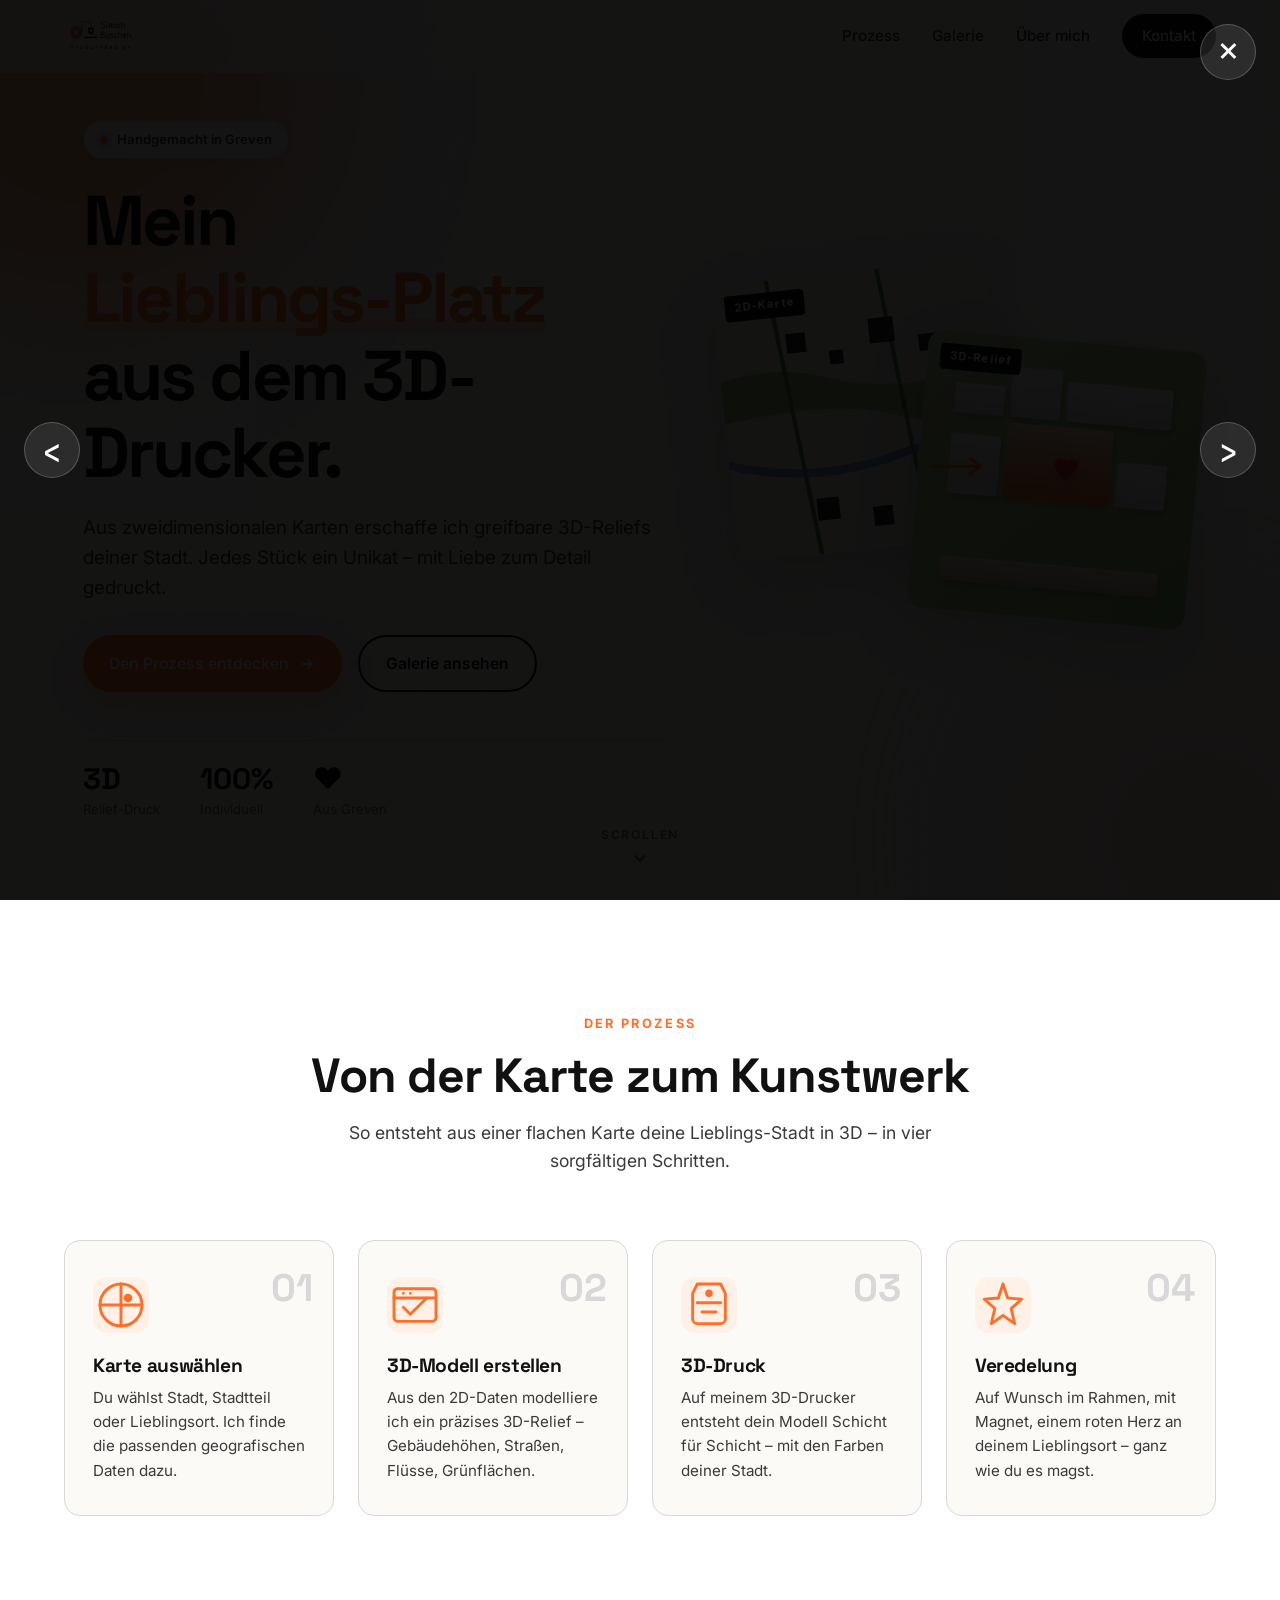
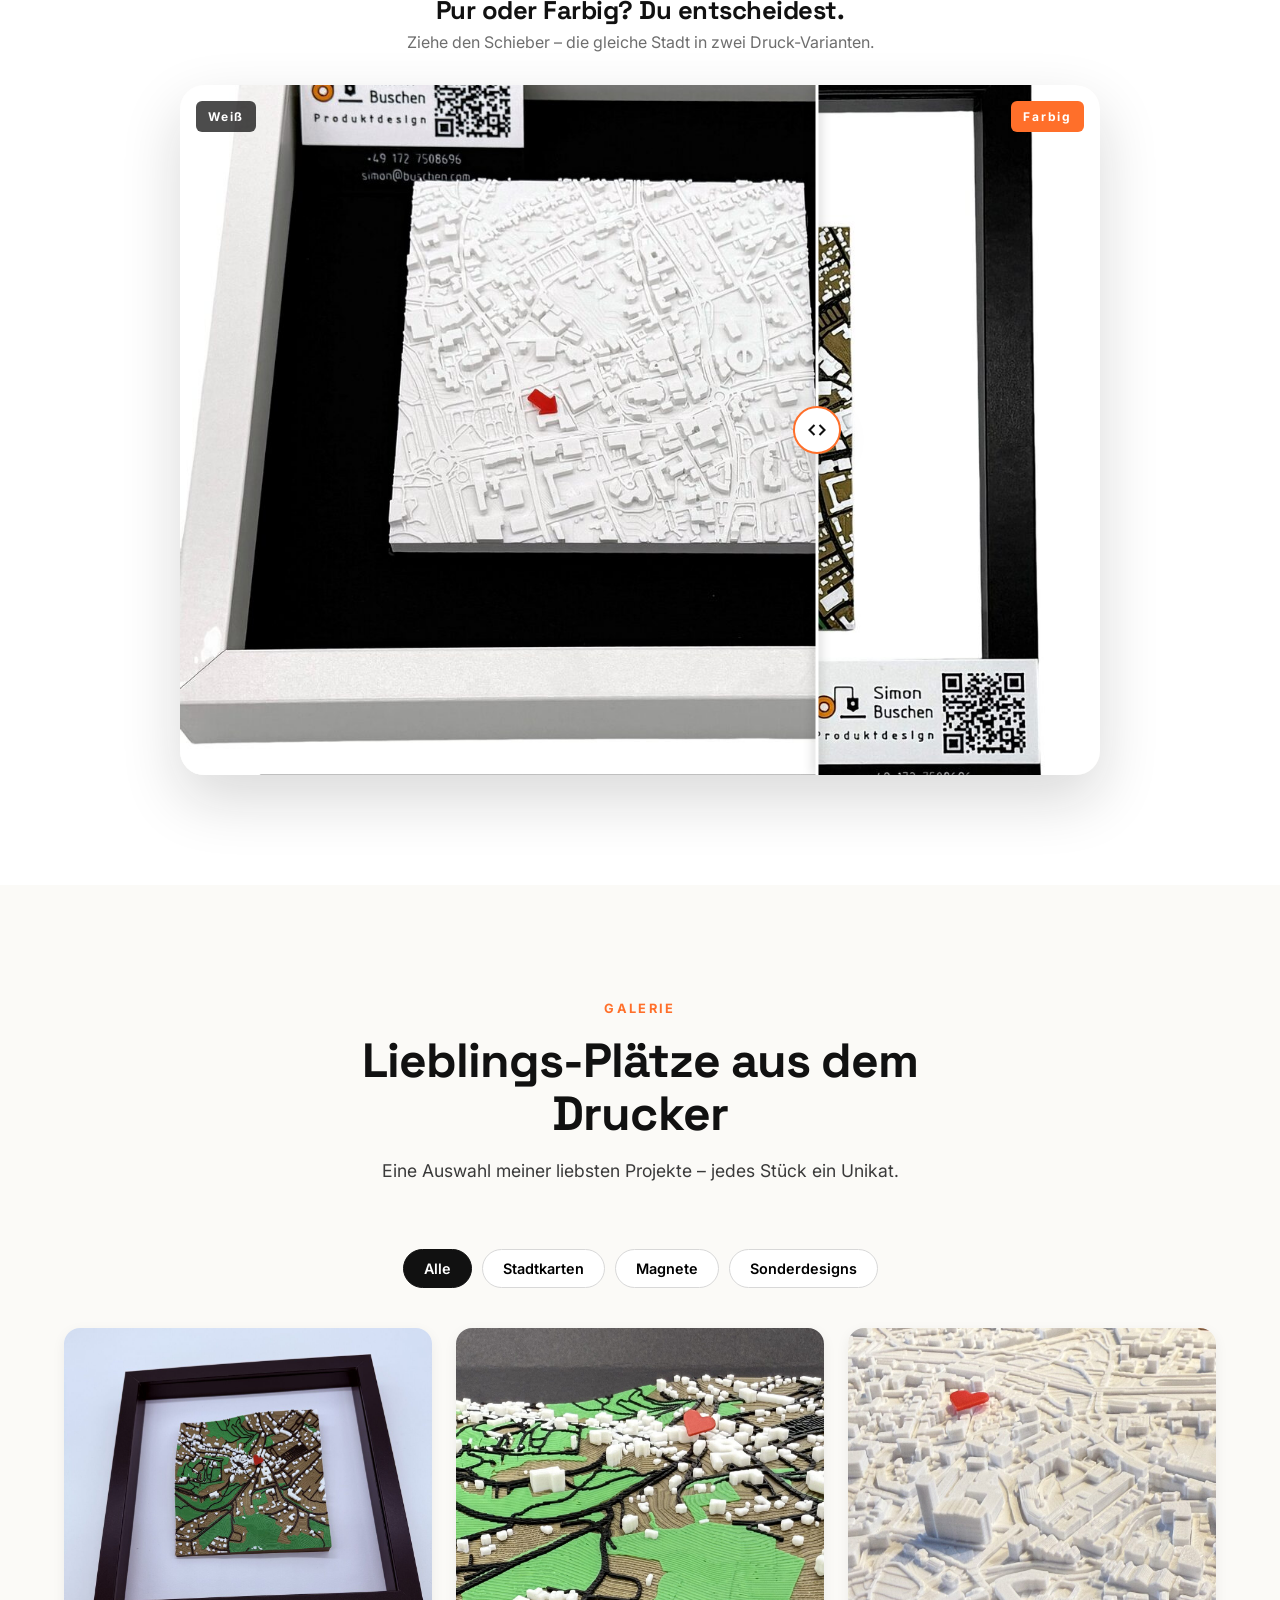
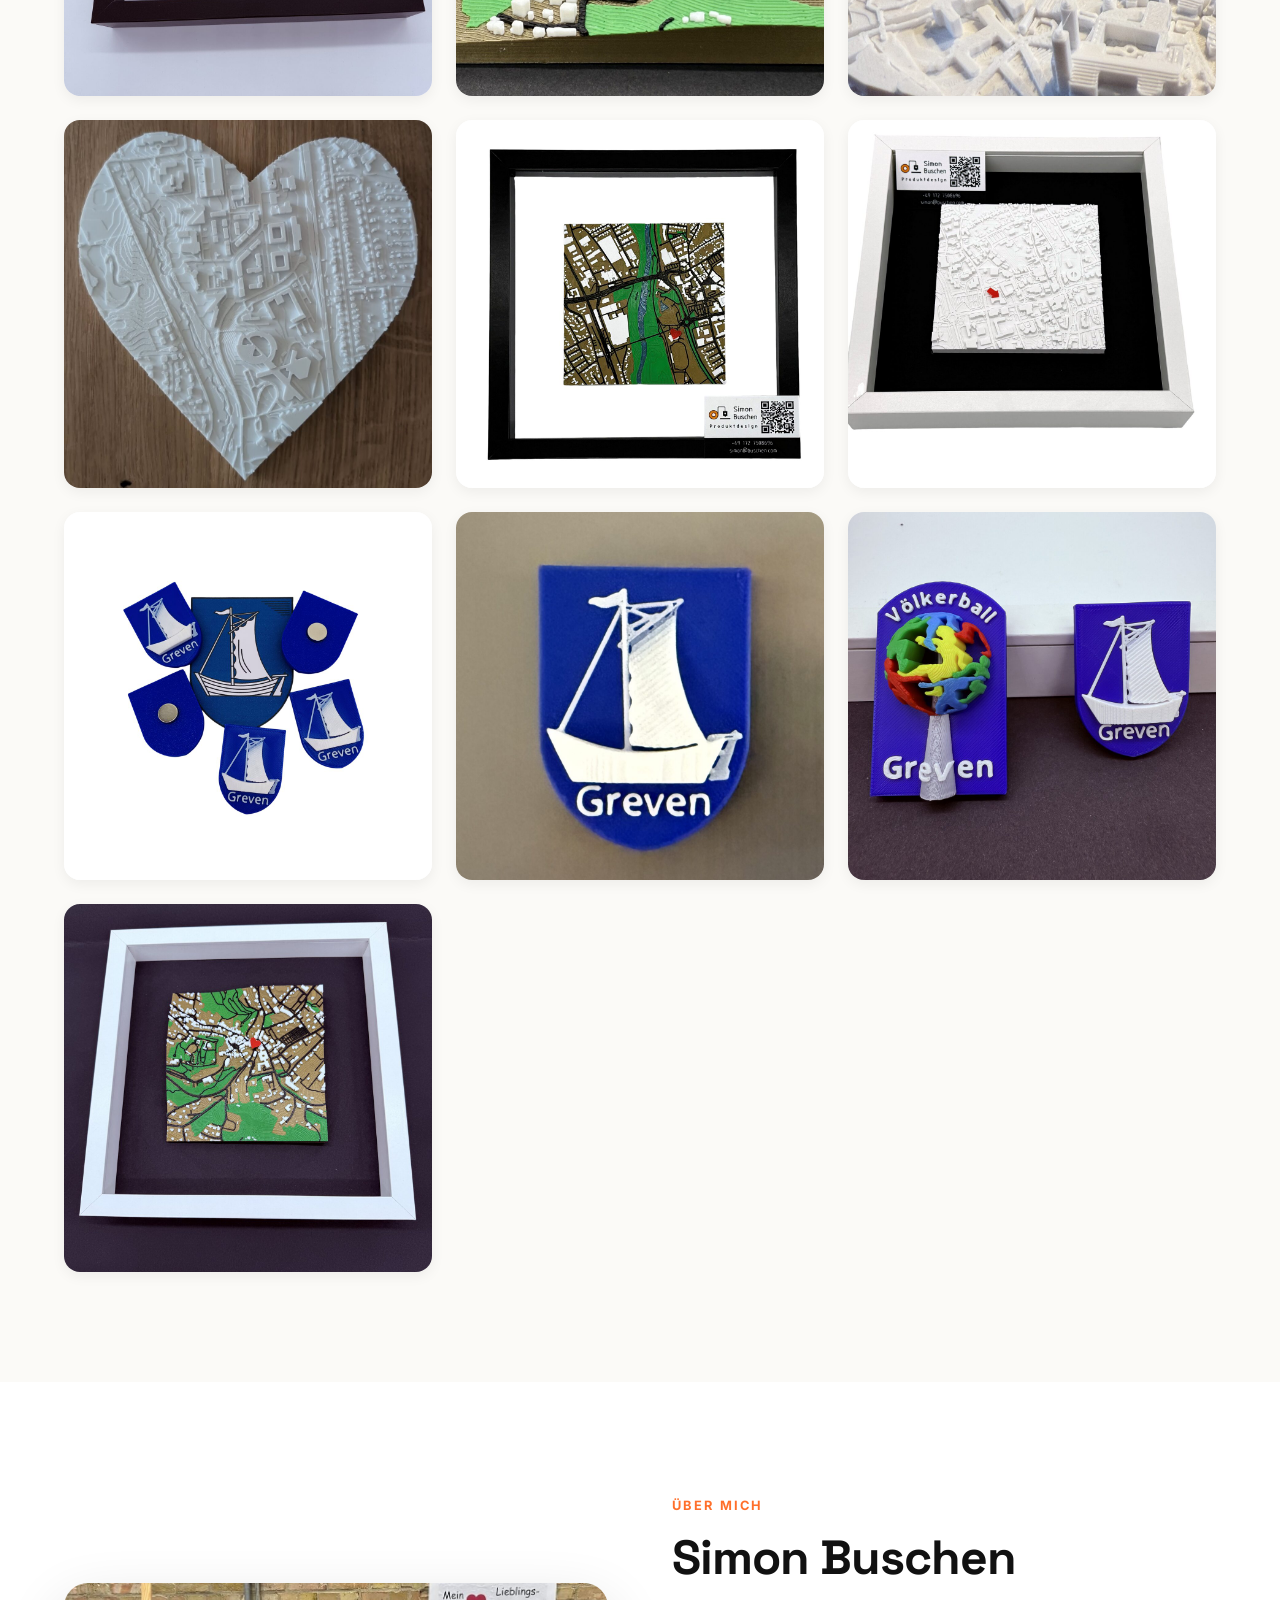
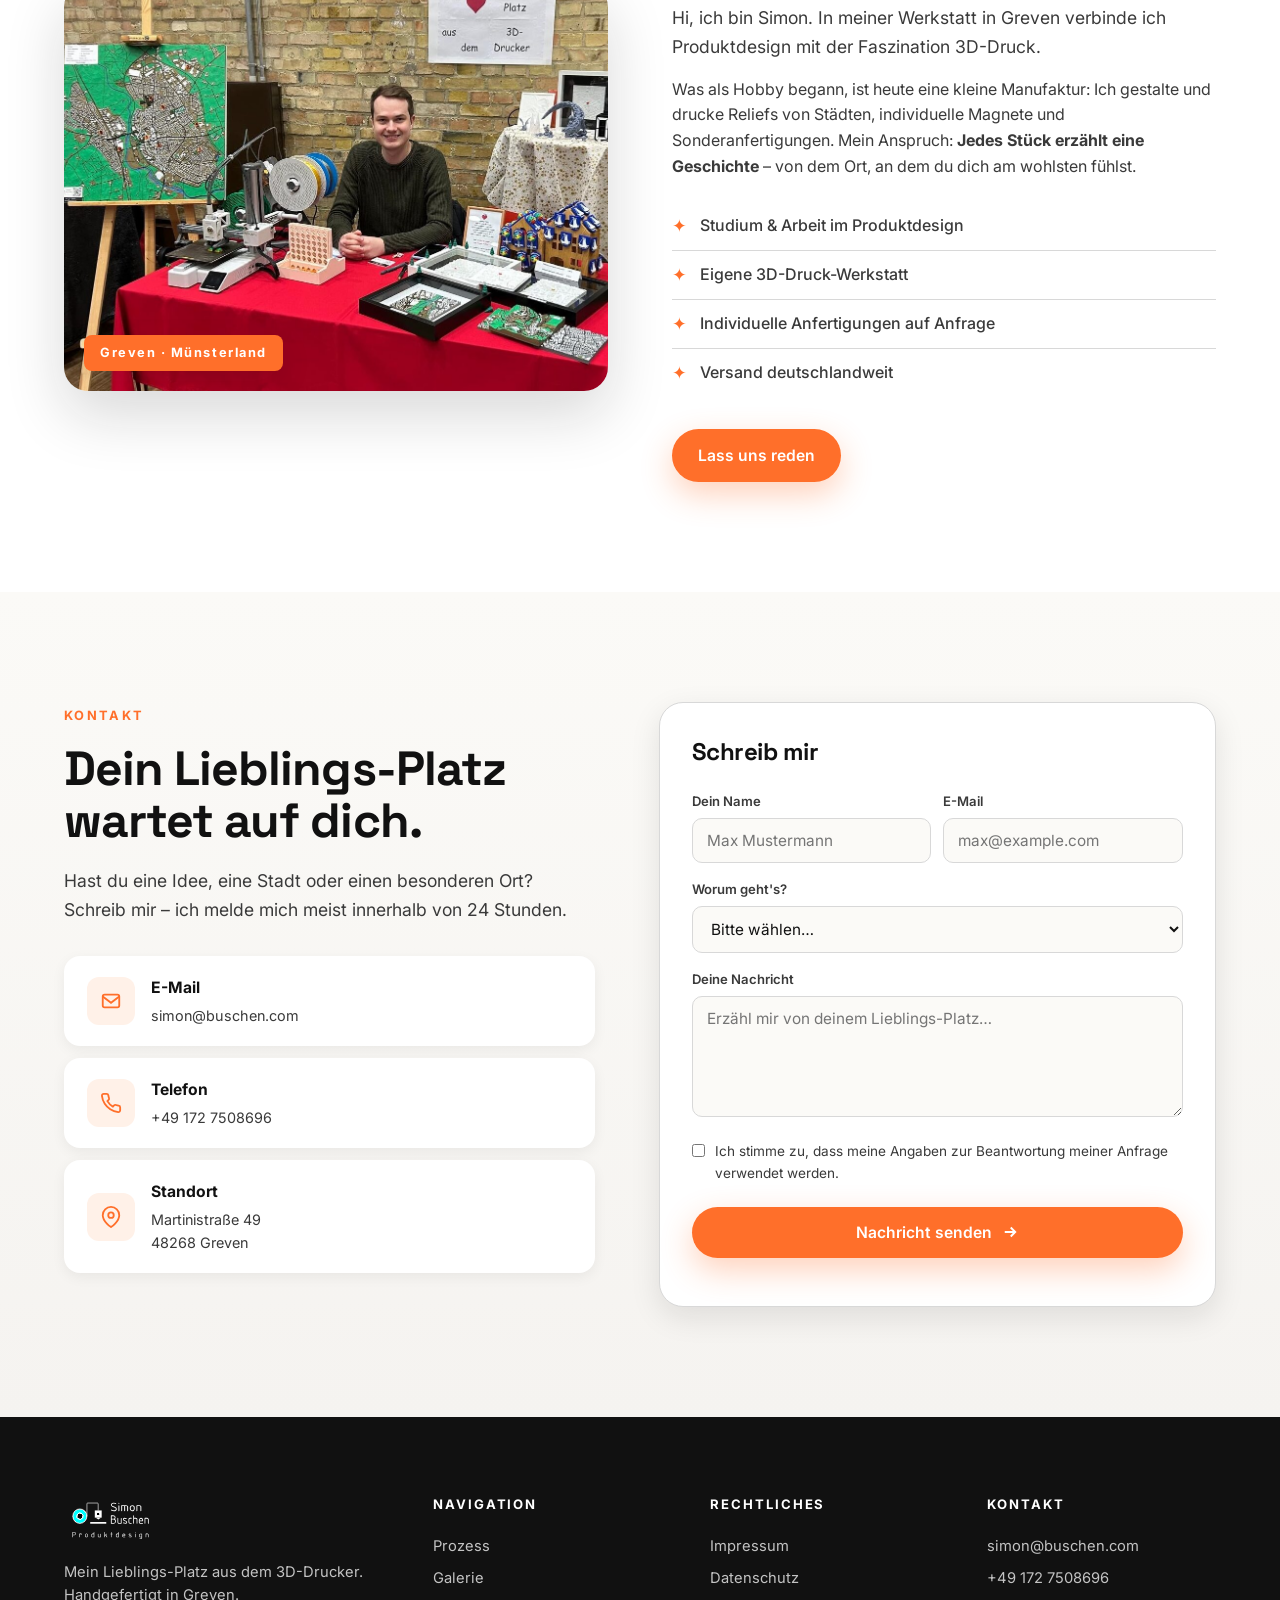
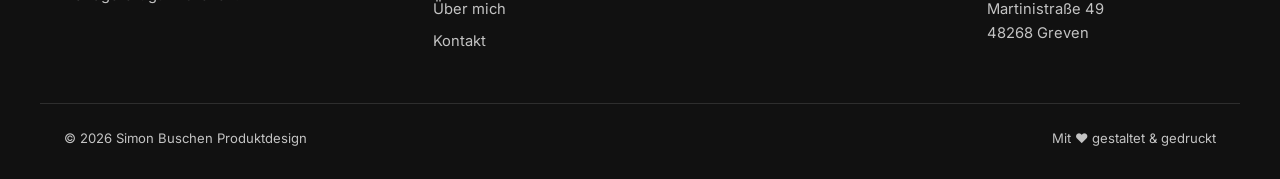
==== index.html @ 1c325fca "Add files via upload Version 1" ====
<!DOCTYPE html>
<html lang="de">
<head>
  <meta charset="UTF-8" />
  <meta name="viewport" content="width=device-width, initial-scale=1.0" />
  <title>Simon Buschen Produktdesign – Mein Lieblings-Platz aus dem 3D-Drucker</title>
  <meta name="description" content="Aus 2D-Karten werden einzigartige 3D-gedruckte Reliefs deiner Lieblings-Stadt. Personalisierte Magnete, gerahmte Stadtkarten und individuelle Produktdesigns aus Greven." />
  <meta name="theme-color" content="#ff6f2a" />
  <meta property="og:title" content="Simon Buschen Produktdesign" />
  <meta property="og:description" content="Mein Lieblings-Platz aus dem 3D-Drucker – einzigartige 3D-Reliefs deiner Stadt." />
  <meta property="og:image" content="images/tecklenburg-rahmen.jpg" />
  <meta property="og:type" content="website" />
  <link rel="icon" type="image/png" href="images/logo-icon.png" />
  <link rel="apple-touch-icon" href="images/logo-icon.png" />
  <link rel="preconnect" href="https://fonts.googleapis.com" />
  <link rel="preconnect" href="https://fonts.gstatic.com" crossorigin />
  <link href="https://fonts.googleapis.com/css2?family=Inter:wght@400;500;600;700;800;900&family=Space+Grotesk:wght@500;700&display=swap" rel="stylesheet" />
  <link rel="stylesheet" href="styles.css" />
</head>
<body>
  <!-- ============= NAVIGATION ============= -->
  <header class="nav" id="nav">
    <div class="container nav-inner">
      <a href="#top" class="nav-logo" aria-label="Simon Buschen Produktdesign – Startseite">
        <img src="images/logo.svg" alt="Simon Buschen Produktdesign" />
      </a>
      <nav class="nav-links" aria-label="Hauptnavigation">
        <a href="#prozess">Prozess</a>
        <a href="#galerie">Galerie</a>
        <a href="#ueber-mich">Über mich</a>
        <a href="#kontakt" class="nav-cta">Kontakt</a>
      </nav>
      <button class="nav-toggle" id="navToggle" aria-label="Menü öffnen" aria-expanded="false">
        <span></span><span></span><span></span>
      </button>
    </div>
  </header>

  <!-- ============= HERO ============= -->
  <section class="hero" id="top">
    <div class="hero-bg" aria-hidden="true">
      <div class="grid-bg"></div>
      <div class="blob blob-1"></div>
      <div class="blob blob-2"></div>
    </div>

    <div class="container hero-inner">
      <div class="hero-text">
        <span class="hero-badge">
          <span class="dot"></span>
          Handgemacht in Greven
        </span>
        <h1 class="hero-title">
          Mein <span class="accent">Lieblings­-Platz</span><br />
          aus dem 3D-Drucker.
        </h1>
        <p class="hero-sub">
          Aus zweidimensionalen Karten erschaffe ich greifbare 3D-Reliefs deiner
          Stadt. Jedes Stück ein Unikat – mit Liebe zum Detail gedruckt.
        </p>
        <div class="hero-actions">
          <a href="#prozess" class="btn btn-primary">
            Den Prozess entdecken
            <svg viewBox="0 0 24 24" width="18" height="18" fill="none" stroke="currentColor" stroke-width="2.5"><path d="M5 12h14M13 6l6 6-6 6"/></svg>
          </a>
          <a href="#galerie" class="btn btn-ghost">Galerie ansehen</a>
        </div>
        <div class="hero-stats">
          <div><strong>3D</strong><span>Relief-Druck</span></div>
          <div><strong>100%</strong><span>Individuell</span></div>
          <div><strong>♥</strong><span>Aus Greven</span></div>
        </div>
      </div>

      <!-- Animated 2D→3D Visual -->
      <div class="hero-visual" aria-hidden="true">
        <div class="card-stack">
          <div class="card card-2d">
            <div class="card-label">2D-Karte</div>
            <svg viewBox="0 0 200 200" class="map-2d">
              <rect width="200" height="200" fill="#f4ede4"/>
              <path d="M0 70 Q40 60 80 75 T200 80 L200 110 Q160 120 120 105 T0 100 Z" fill="#a3c585"/>
              <path d="M40 0 L60 200 M120 0 L140 200" stroke="#5b8c3e" stroke-width="3" fill="none"/>
              <path d="M0 130 Q60 150 120 135 T200 140" stroke="#3a7bc8" stroke-width="6" fill="none" opacity="0.7"/>
              <rect x="50" y="40" width="14" height="14" fill="#222"/>
              <rect x="80" y="55" width="10" height="10" fill="#222"/>
              <rect x="110" y="35" width="18" height="18" fill="#222"/>
              <rect x="145" y="50" width="12" height="12" fill="#222"/>
              <rect x="60" y="160" width="16" height="16" fill="#222"/>
              <rect x="100" y="170" width="14" height="14" fill="#222"/>
              <rect x="140" y="155" width="20" height="14" fill="#222"/>
            </svg>
          </div>
          <div class="card card-3d">
            <div class="card-label">3D-Relief</div>
            <div class="relief">
              <div class="r r1"></div><div class="r r2"></div><div class="r r3"></div>
              <div class="r r4"></div><div class="r r5"></div><div class="r r6"></div>
              <div class="r r7"></div><div class="heart-pin">♥</div>
            </div>
          </div>
          <div class="arrow-anim">
            <svg viewBox="0 0 60 24" width="60" height="24"><path d="M0 12 H50 M40 4 L50 12 L40 20" fill="none" stroke="currentColor" stroke-width="3" stroke-linecap="round" stroke-linejoin="round"/></svg>
          </div>
        </div>
      </div>
    </div>

    <a href="#prozess" class="scroll-hint" aria-label="Nach unten scrollen">
      <span>scrollen</span>
      <svg viewBox="0 0 24 24" width="20" height="20" fill="none" stroke="currentColor" stroke-width="2.5"><path d="M6 9l6 6 6-6"/></svg>
    </a>
  </section>

  <!-- ============= PROZESS ============= -->
  <section class="section prozess" id="prozess">
    <div class="container">
      <div class="section-head">
        <span class="eyebrow">Der Prozess</span>
        <h2>Von der Karte zum Kunstwerk</h2>
        <p class="lead">
          So entsteht aus einer flachen Karte deine Lieblings-Stadt in 3D – in
          vier sorgfältigen Schritten.
        </p>
      </div>

      <ol class="steps">
        <li class="step" data-step="01">
          <div class="step-num">01</div>
          <div class="step-icon">
            <svg viewBox="0 0 48 48" fill="none" stroke="currentColor" stroke-width="2.5" stroke-linecap="round" stroke-linejoin="round"><circle cx="24" cy="24" r="18"/><path d="M24 6v36M6 24h36"/><circle cx="30" cy="18" r="2.5" fill="currentColor"/></svg>
          </div>
          <h3>Karte auswählen</h3>
          <p>Du wählst Stadt, Stadtteil oder Lieblingsort. Ich finde die passenden geografischen Daten dazu.</p>
        </li>
        <li class="step" data-step="02">
          <div class="step-num">02</div>
          <div class="step-icon">
            <svg viewBox="0 0 48 48" fill="none" stroke="currentColor" stroke-width="2.5" stroke-linecap="round" stroke-linejoin="round"><rect x="6" y="10" width="36" height="28" rx="3"/><path d="M6 18h36M14 14h.01M20 14h.01"/><path d="M14 26l6 6 14-14"/></svg>
          </div>
          <h3>3D-Modell erstellen</h3>
          <p>Aus den 2D-Daten modelliere ich ein präzises 3D-Relief – Gebäudehöhen, Straßen, Flüsse, Grünflächen.</p>
        </li>
        <li class="step" data-step="03">
          <div class="step-num">03</div>
          <div class="step-icon">
            <svg viewBox="0 0 48 48" fill="none" stroke="currentColor" stroke-width="2.5" stroke-linecap="round" stroke-linejoin="round"><path d="M14 6h20l4 8v22a4 4 0 0 1-4 4H14a4 4 0 0 1-4-4V14z"/><path d="M14 22h20M18 30h12"/><circle cx="24" cy="14" r="2" fill="currentColor"/></svg>
          </div>
          <h3>3D-Druck</h3>
          <p>Auf meinem 3D-Drucker entsteht dein Modell Schicht für Schicht – mit den Farben deiner Stadt.</p>
        </li>
        <li class="step" data-step="04">
          <div class="step-num">04</div>
          <div class="step-icon">
            <svg viewBox="0 0 48 48" fill="none" stroke="currentColor" stroke-width="2.5" stroke-linecap="round" stroke-linejoin="round"><path d="M24 6l4 12 12 1-9 8 3 13-10-7-10 7 3-13-9-8 12-1z"/></svg>
          </div>
          <h3>Veredelung</h3>
          <p>Auf Wunsch im Rahmen, mit Magnet, einem roten Herz an deinem Lieblingsort – ganz wie du es magst.</p>
        </li>
      </ol>

      <!-- Interaktiver Vorher/Nachher Slider -->
      <div class="compare-wrapper">
        <h3 class="compare-title">Pur oder Farbig? Du entscheidest.</h3>
        <p class="compare-sub">Ziehe den Schieber – die gleiche Stadt in zwei Druck-Varianten.</p>
        <div class="compare" id="compare">
          <img class="compare-after"  src="images/greven-hallenbad-farbig.jpg" alt="3D-gedruckte farbige Karte von Greven"/>
          <img class="compare-before" src="images/greven-hallenbad-weiss.jpg"  alt="3D-Karte in weiß ohne Farbe"/>
          <div class="compare-handle">
            <div class="compare-line"></div>
            <button class="compare-btn" type="button" aria-label="Vergleichen ziehen">
              <svg viewBox="0 0 24 24" width="20" height="20" fill="none" stroke="currentColor" stroke-width="2.5"><path d="M9 6l-6 6 6 6M15 6l6 6-6 6"/></svg>
            </button>
          </div>
          <div class="compare-tag tag-left">Weiß</div>
          <div class="compare-tag tag-right">Farbig</div>
        </div>
      </div>
    </div>
  </section>

  <!-- ============= GALERIE ============= -->
  <section class="section galerie" id="galerie">
    <div class="container">
      <div class="section-head">
        <span class="eyebrow">Galerie</span>
        <h2>Lieblings-Plätze aus dem Drucker</h2>
        <p class="lead">Eine Auswahl meiner liebsten Projekte – jedes Stück ein Unikat.</p>
      </div>

      <div class="filter-bar" role="tablist">
        <button class="chip active" data-filter="all" role="tab" aria-selected="true">Alle</button>
        <button class="chip" data-filter="karten" role="tab" aria-selected="false">Stadtkarten</button>
        <button class="chip" data-filter="magnete" role="tab" aria-selected="false">Magnete</button>
        <button class="chip" data-filter="design" role="tab" aria-selected="false">Sonderdesigns</button>
      </div>

      <div class="grid gallery" id="gallery">
        <figure class="card-img" data-cat="karten" data-img="images/tecklenburg-rahmen.jpg">
          <img src="images/tecklenburg-rahmen.jpg" alt="3D-gedruckte Karte von Tecklenburg im Rahmen" loading="lazy" />
          <figcaption><span>Tecklenburg im Rahmen</span><small>Gerahmtes Relief</small></figcaption>
        </figure>
        <figure class="card-img" data-cat="karten" data-img="images/tecklenburg-detail.jpg">
          <img src="images/tecklenburg-detail.jpg" alt="Detail Tecklenburg Relief" loading="lazy" />
          <figcaption><span>Tecklenburg Detail</span><small>Topografische Tiefen</small></figcaption>
        </figure>
        <figure class="card-img" data-cat="karten" data-img="images/muenster-rote-liebe.jpg">
          <img src="images/muenster-rote-liebe.jpg" alt="3D-Karte Münster mit rotem Herz" loading="lazy" />
          <figcaption><span>Münster – Rote Liebe</span><small>Mit Herz-Marker</small></figcaption>
        </figure>
        <figure class="card-img" data-cat="design" data-img="images/herz-weiss.jpg">
          <img src="images/herz-weiss.jpg" alt="Herzförmiges 3D-Relief einer Stadt" loading="lazy" />
          <figcaption><span>Herz-Karte</span><small>Sonderform</small></figcaption>
        </figure>
        <figure class="card-img" data-cat="karten" data-img="images/greven-hallenbad-farbig.jpg">
          <img src="images/greven-hallenbad-farbig.jpg" alt="Greven Hallenbad farbig" loading="lazy" />
          <figcaption><span>Greven – Hallenbad</span><small>Farbiges Relief</small></figcaption>
        </figure>
        <figure class="card-img" data-cat="karten" data-img="images/greven-hallenbad-weiss.jpg">
          <img src="images/greven-hallenbad-weiss.jpg" alt="Greven Hallenbad weiß" loading="lazy" />
          <figcaption><span>Greven – Weiß</span><small>Pures Relief</small></figcaption>
        </figure>
        <figure class="card-img" data-cat="magnete" data-img="images/greven-wappen-magnete.jpg">
          <img src="images/greven-wappen-magnete.jpg" alt="Greven Wappen Magnete" loading="lazy" />
          <figcaption><span>Greven Wappen</span><small>Kühlschrankmagnete</small></figcaption>
        </figure>
        <figure class="card-img" data-cat="magnete" data-img="images/greven-wappen-detail.jpg">
          <img src="images/greven-wappen-detail.jpg" alt="Greven Magnet Detail" loading="lazy" />
          <figcaption><span>Wappen Detail</span><small>Greven Emspünte</small></figcaption>
        </figure>
        <figure class="card-img" data-cat="magnete" data-img="images/kuehlschrank-magnete.jpg">
          <img src="images/kuehlschrank-magnete.jpg" alt="Kühlschrank-Magnete" loading="lazy" />
          <figcaption><span>Magnet-Auswahl</span><small>Verschiedene Designs</small></figcaption>
        </figure>
        <figure class="card-img" data-cat="karten" data-img="images/tecklenburg-rahmen2.jpg">
          <img src="images/tecklenburg-rahmen2.jpg" alt="Tecklenburg gerahmt Variante" loading="lazy" />
          <figcaption><span>Tecklenburg</span><small>Variante</small></figcaption>
        </figure>
      </div>
    </div>
  </section>

  <!-- Lightbox -->
  <div class="lightbox" id="lightbox" hidden>
    <button class="lb-close" aria-label="Schließen">×</button>
    <button class="lb-prev" aria-label="Vorheriges Bild">‹</button>
    <img class="lb-img" alt="" />
    <button class="lb-next" aria-label="Nächstes Bild">›</button>
  </div>

  <!-- ============= ÜBER MICH ============= -->
  <section class="section ueber" id="ueber-mich">
    <div class="container ueber-grid">
      <div class="ueber-img">
        <img src="images/hero-simon-stand.jpg" alt="Simon Buschen an seinem Stand auf dem Weihnachtsmarkt" loading="lazy"/>
        <div class="ueber-img-tag">Greven · Münsterland</div>
      </div>
      <div class="ueber-text">
        <span class="eyebrow">Über mich</span>
        <h2>Simon Buschen</h2>
        <p class="lead">
          Hi, ich bin Simon. In meiner Werkstatt in Greven verbinde ich
          Produktdesign mit der Faszination 3D-Druck.
        </p>
        <p>
          Was als Hobby begann, ist heute eine kleine Manufaktur:
          Ich gestalte und drucke Reliefs von Städten, individuelle Magnete
          und Sonderanfertigungen. Mein Anspruch: <strong>Jedes Stück
          erzählt eine Geschichte</strong> – von dem Ort, an dem du dich am
          wohlsten fühlst.
        </p>
        <ul class="ueber-list">
          <li><span>✦</span>Studium &amp; Arbeit im Produktdesign</li>
          <li><span>✦</span>Eigene 3D-Druck-Werkstatt</li>
          <li><span>✦</span>Individuelle Anfertigungen auf Anfrage</li>
          <li><span>✦</span>Versand deutschlandweit</li>
        </ul>
        <a href="#kontakt" class="btn btn-primary">Lass uns reden</a>
      </div>
    </div>
  </section>

  <!-- ============= KONTAKT ============= -->
  <section class="section kontakt" id="kontakt">
    <div class="container kontakt-grid">
      <div class="kontakt-info">
        <span class="eyebrow">Kontakt</span>
        <h2>Dein Lieblings-Platz<br/>wartet auf dich.</h2>
        <p class="lead">
          Hast du eine Idee, eine Stadt oder einen besonderen Ort? Schreib mir
          – ich melde mich meist innerhalb von 24 Stunden.
        </p>
        <div class="kontakt-cards">
          <a class="kontakt-card" href="mailto:simon@buschen.com">
            <span class="kc-icon">
              <svg viewBox="0 0 24 24" fill="none" stroke="currentColor" stroke-width="2"><rect x="3" y="5" width="18" height="14" rx="2"/><path d="M3 7l9 7 9-7"/></svg>
            </span>
            <strong>E-Mail</strong>
            <span>simon@buschen.com</span>
          </a>
          <a class="kontakt-card" href="tel:+491727508696">
            <span class="kc-icon">
              <svg viewBox="0 0 24 24" fill="none" stroke="currentColor" stroke-width="2"><path d="M22 16.92v3a2 2 0 0 1-2.18 2 19.79 19.79 0 0 1-8.63-3.07 19.5 19.5 0 0 1-6-6 19.79 19.79 0 0 1-3.07-8.67A2 2 0 0 1 4.11 2h3a2 2 0 0 1 2 1.72c.13.96.36 1.9.7 2.81a2 2 0 0 1-.45 2.11L8.09 9.91a16 16 0 0 0 6 6l1.27-1.27a2 2 0 0 1 2.11-.45c.91.34 1.85.57 2.81.7A2 2 0 0 1 22 16.92z"/></svg>
            </span>
            <strong>Telefon</strong>
            <span>+49 172 7508696</span>
          </a>
          <div class="kontakt-card">
            <span class="kc-icon">
              <svg viewBox="0 0 24 24" fill="none" stroke="currentColor" stroke-width="2"><path d="M21 10c0 7-9 13-9 13s-9-6-9-13a9 9 0 0 1 18 0z"/><circle cx="12" cy="10" r="3"/></svg>
            </span>
            <strong>Standort</strong>
            <span>Martinistraße 49<br/>48268 Greven</span>
          </div>
        </div>
      </div>

      <form class="kontakt-form" id="contactForm" novalidate>
        <h3>Schreib mir</h3>
        <div class="row">
          <label>
            <span>Dein Name</span>
            <input type="text" name="name" required autocomplete="name" placeholder="Max Mustermann" />
          </label>
          <label>
            <span>E-Mail</span>
            <input type="email" name="email" required autocomplete="email" placeholder="max@example.com" />
          </label>
        </div>
        <label>
          <span>Worum geht's?</span>
          <select name="thema" required>
            <option value="" disabled selected>Bitte wählen…</option>
            <option>Individuelle 3D-Karte</option>
            <option>Magnete</option>
            <option>Sonderanfertigung</option>
            <option>Kooperation</option>
            <option>Sonstiges</option>
          </select>
        </label>
        <label>
          <span>Deine Nachricht</span>
          <textarea name="nachricht" rows="5" required placeholder="Erzähl mir von deinem Lieblings-Platz…"></textarea>
        </label>
        <label class="checkbox">
          <input type="checkbox" required />
          <span>Ich stimme zu, dass meine Angaben zur Beantwortung meiner Anfrage verwendet werden.</span>
        </label>
        <button type="submit" class="btn btn-primary btn-block">
          Nachricht senden
          <svg viewBox="0 0 24 24" width="18" height="18" fill="none" stroke="currentColor" stroke-width="2.5"><path d="M5 12h14M13 6l6 6-6 6"/></svg>
        </button>
        <p class="form-status" id="formStatus" aria-live="polite"></p>
      </form>
    </div>
  </section>

  <!-- ============= FOOTER ============= -->
  <footer class="footer">
    <div class="container footer-inner">
      <div class="footer-brand">
        <img src="images/logo.svg" alt="Simon Buschen Produktdesign" />
        <p>Mein Lieblings-Platz aus dem 3D-Drucker. Handgefertigt in Greven.</p>
      </div>
      <nav class="footer-nav" aria-label="Footer-Navigation">
        <h4>Navigation</h4>
        <a href="#prozess">Prozess</a>
        <a href="#galerie">Galerie</a>
        <a href="#ueber-mich">Über mich</a>
        <a href="#kontakt">Kontakt</a>
      </nav>
      <div class="footer-legal">
        <h4>Rechtliches</h4>
        <a href="#kontakt">Impressum</a>
        <a href="#kontakt">Datenschutz</a>
      </div>
      <div class="footer-contact">
        <h4>Kontakt</h4>
        <a href="mailto:simon@buschen.com">simon@buschen.com</a>
        <a href="tel:+491727508696">+49 172 7508696</a>
        <span>Martinistraße 49<br/>48268 Greven</span>
      </div>
    </div>
    <div class="container footer-bottom">
      <span>© <span id="year"></span> Simon Buschen Produktdesign</span>
      <span>Mit ♥ gestaltet &amp; gedruckt</span>
    </div>
  </footer>

  <script src="script.js"></script>
</body>
</html>
---- styles.css ----
/* =====================================================
   Simon Buschen Produktdesign – Website Styles
   Brand: Orange #ff6f2a, Black #111, White #fff
   ===================================================== */

:root {
  --orange: #ff6f2a;
  --orange-dark: #e95812;
  --orange-soft: #fff1e8;
  --black: #111111;
  --gray-900: #1a1a1a;
  --gray-700: #3a3a3a;
  --gray-500: #6e6e6e;
  --gray-300: #d8d8d8;
  --gray-100: #f5f3f0;
  --white: #ffffff;
  --bg: #fbfaf7;

  --shadow-sm: 0 4px 14px rgba(17,17,17,.06);
  --shadow-md: 0 10px 30px rgba(17,17,17,.10);
  --shadow-lg: 0 24px 60px rgba(17,17,17,.16);
  --shadow-orange: 0 12px 32px rgba(255,111,42,.32);

  --radius: 16px;
  --radius-sm: 10px;
  --radius-lg: 24px;

  --font-body: 'Inter', system-ui, -apple-system, Segoe UI, Roboto, sans-serif;
  --font-display: 'Space Grotesk', 'Inter', sans-serif;

  --container: 1200px;
}

* { box-sizing: border-box; margin: 0; padding: 0; }
html { scroll-behavior: smooth; }
body {
  font-family: var(--font-body);
  color: var(--black);
  background: var(--bg);
  line-height: 1.6;
  -webkit-font-smoothing: antialiased;
  overflow-x: hidden;
}
img { max-width: 100%; display: block; }
a { color: inherit; text-decoration: none; }
button { font-family: inherit; cursor: pointer; border: 0; background: none; }

.container {
  max-width: var(--container);
  margin: 0 auto;
  padding: 0 24px;
}

h1, h2, h3, h4 {
  font-family: var(--font-display);
  letter-spacing: -0.02em;
  line-height: 1.1;
}
h2 { font-size: clamp(2rem, 4vw, 3rem); font-weight: 700; }
h3 { font-size: 1.35rem; font-weight: 700; }

.eyebrow {
  display: inline-block;
  font-size: .8rem;
  font-weight: 700;
  letter-spacing: .18em;
  text-transform: uppercase;
  color: var(--orange);
  margin-bottom: 1rem;
}
.lead { font-size: 1.1rem; color: var(--gray-700); max-width: 640px; }

/* Buttons */
.btn {
  display: inline-flex;
  align-items: center;
  gap: .55rem;
  padding: 14px 26px;
  border-radius: 999px;
  font-weight: 600;
  font-size: .98rem;
  transition: all .2s ease;
  white-space: nowrap;
}
.btn-primary {
  background: var(--orange);
  color: var(--white);
  box-shadow: var(--shadow-orange);
}
.btn-primary:hover { background: var(--orange-dark); transform: translateY(-2px); box-shadow: 0 16px 40px rgba(255,111,42,.4); }
.btn-ghost {
  background: transparent;
  color: var(--black);
  border: 2px solid var(--black);
}
.btn-ghost:hover { background: var(--black); color: var(--white); }
.btn-block { width: 100%; justify-content: center; padding: 16px 28px; }

/* ============== NAVIGATION ============== */
.nav {
  position: fixed;
  top: 0; left: 0; right: 0;
  z-index: 100;
  padding: 14px 0;
  background: rgba(251,250,247,.78);
  backdrop-filter: blur(14px) saturate(140%);
  -webkit-backdrop-filter: blur(14px) saturate(140%);
  border-bottom: 1px solid transparent;
  transition: border-color .3s, padding .3s;
}
.nav.scrolled { padding: 8px 0; border-bottom-color: var(--gray-300); }
.nav-inner {
  display: flex; align-items: center; justify-content: space-between;
}
.nav-logo img { height: 38px; }
.nav-links { display: flex; gap: 2rem; align-items: center; }
.nav-links a {
  font-weight: 500; font-size: .95rem; color: var(--gray-700);
  position: relative; padding: 6px 0;
  transition: color .2s;
}
.nav-links a::after {
  content: ''; position: absolute; left: 0; right: 0; bottom: 0;
  height: 2px; background: var(--orange); transform: scaleX(0);
  transform-origin: left; transition: transform .25s ease;
}
.nav-links a:hover { color: var(--black); }
.nav-links a:hover::after { transform: scaleX(1); }
.nav-links a.nav-cta {
  background: var(--black); color: var(--white);
  padding: 10px 20px; border-radius: 999px;
}
.nav-links a.nav-cta::after { display: none; }
.nav-links a.nav-cta:hover { background: var(--orange); }
.nav-toggle {
  display: none; flex-direction: column; gap: 4px; padding: 8px;
}
.nav-toggle span { display: block; width: 24px; height: 2.5px; background: var(--black); border-radius: 2px; transition: transform .25s; }

/* ============== HERO ============== */
.hero {
  position: relative;
  min-height: 100vh;
  padding: 120px 0 80px;
  display: flex;
  align-items: center;
  overflow: hidden;
}
.hero-bg { position: absolute; inset: 0; z-index: 0; pointer-events: none; }
.grid-bg {
  position: absolute; inset: 0;
  background-image:
    linear-gradient(var(--gray-300) 1px, transparent 1px),
    linear-gradient(90deg, var(--gray-300) 1px, transparent 1px);
  background-size: 60px 60px;
  opacity: .35;
  mask-image: radial-gradient(ellipse 90% 60% at 50% 40%, black 30%, transparent 80%);
  -webkit-mask-image: radial-gradient(ellipse 90% 60% at 50% 40%, black 30%, transparent 80%);
}
.blob {
  position: absolute; border-radius: 50%;
  filter: blur(80px); opacity: .55;
  animation: floatBlob 12s ease-in-out infinite;
}
.blob-1 { width: 460px; height: 460px; background: var(--orange); top: -150px; left: -150px; }
.blob-2 { width: 360px; height: 360px; background: #ffd9c2; bottom: -120px; right: -100px; animation-delay: -6s;}
@keyframes floatBlob {
  0%, 100% { transform: translate(0,0) scale(1); }
  50%      { transform: translate(40px, 30px) scale(1.08); }
}

.hero-inner {
  position: relative; z-index: 1;
  display: grid;
  grid-template-columns: 1.1fr .9fr;
  gap: 60px;
  align-items: center;
}
.hero-text { max-width: 580px; }
.hero-badge {
  display: inline-flex; align-items: center; gap: .55rem;
  padding: 8px 16px; border-radius: 999px;
  background: var(--white); border: 1px solid var(--gray-300);
  font-size: .82rem; font-weight: 600; color: var(--gray-700);
  margin-bottom: 1.5rem;
  box-shadow: var(--shadow-sm);
}
.hero-badge .dot {
  width: 8px; height: 8px; border-radius: 50%;
  background: var(--orange); box-shadow: 0 0 0 4px rgba(255,111,42,.18);
  animation: pulse 2s infinite;
}
@keyframes pulse {
  0%, 100% { box-shadow: 0 0 0 4px rgba(255,111,42,.18); }
  50%      { box-shadow: 0 0 0 8px rgba(255,111,42,0); }
}
.hero-title {
  font-size: clamp(2.5rem, 5.5vw, 4.5rem);
  font-weight: 800;
  letter-spacing: -0.04em;
  margin-bottom: 1.25rem;
}
.hero-title .accent {
  color: var(--orange);
  position: relative;
  display: inline-block;
}
.hero-title .accent::after {
  content: ''; position: absolute; left: 0; right: 0; bottom: 6px;
  height: 14px; background: rgba(255,111,42,.2);
  z-index: -1; border-radius: 4px;
}
.hero-sub {
  font-size: 1.18rem;
  color: var(--gray-700);
  margin-bottom: 2rem;
}
.hero-actions {
  display: flex; gap: 1rem; flex-wrap: wrap;
  margin-bottom: 3rem;
}
.hero-stats {
  display: flex; gap: 2.5rem; padding-top: 1.5rem;
  border-top: 1px solid var(--gray-300);
}
.hero-stats > div { display: flex; flex-direction: column; }
.hero-stats strong {
  font-family: var(--font-display); font-size: 1.85rem; font-weight: 700;
  color: var(--black); line-height: 1;
}
.hero-stats span { font-size: .82rem; color: var(--gray-500); margin-top: 4px; }

/* Hero Visual: Animated 2D→3D */
.hero-visual { position: relative; height: 460px; perspective: 1200px; }
.card-stack { position: relative; width: 100%; height: 100%; }
.card {
  position: absolute;
  width: 280px; height: 280px;
  border-radius: var(--radius);
  background: var(--white);
  box-shadow: var(--shadow-lg);
  overflow: hidden;
  border: 1px solid var(--gray-300);
}
.card-label {
  position: absolute; top: 12px; left: 12px;
  background: var(--black); color: var(--white);
  font-size: .7rem; font-weight: 700; letter-spacing: .1em;
  padding: 4px 10px; border-radius: 4px; z-index: 5;
}
.card-2d {
  top: 30px; left: 0;
  transform: rotate(-6deg);
  animation: card2d 6s ease-in-out infinite;
}
.card-3d {
  top: 100px; right: 0;
  transform: rotate(5deg);
  background: linear-gradient(135deg, #c4d8a8 0%, #8fb872 100%);
  animation: card3d 6s ease-in-out infinite;
}
@keyframes card2d {
  0%, 100% { transform: rotate(-6deg) translateY(0); }
  50%      { transform: rotate(-7deg) translateY(-8px); }
}
@keyframes card3d {
  0%, 100% { transform: rotate(5deg) translateY(0); }
  50%      { transform: rotate(6deg) translateY(8px); }
}
.map-2d { width: 100%; height: 100%; display: block; }

/* 3D-Relief built with CSS */
.relief {
  position: absolute; inset: 0; padding: 30px;
  display: grid; grid-template-columns: repeat(4, 1fr); grid-template-rows: repeat(4,1fr);
  gap: 6px;
}
.r {
  background: linear-gradient(180deg, #ffffff 0%, #e0e0e0 100%);
  border-radius: 3px;
  box-shadow: 2px 4px 4px rgba(0,0,0,.18), inset 0 1px 0 rgba(255,255,255,.7);
  transform: translateZ(0);
}
.r1 { grid-column: 1; grid-row: 1; height: 30px; align-self: end; }
.r2 { grid-column: 2; grid-row: 1; height: 50px; align-self: end; }
.r3 { grid-column: 3 / span 2; grid-row: 1; height: 40px; align-self: end; }
.r4 { grid-column: 1; grid-row: 2; height: 60px; align-self: end; }
.r5 { grid-column: 2/span 2; grid-row: 2; height: 75px; align-self: end; background: linear-gradient(180deg, #ffd9c2 0%, #ff6f2a 100%); }
.r6 { grid-column: 4; grid-row: 2; height: 45px; align-self: end; }
.r7 { grid-column: 1/-1; grid-row: 4; height: 24px; align-self: end; background: linear-gradient(180deg, #f5e6d3, #d3bea0); }
.heart-pin {
  position: absolute; top: 38%; left: 48%;
  font-size: 28px; color: #e8253b;
  filter: drop-shadow(0 4px 6px rgba(0,0,0,.3));
  animation: bob 2.4s ease-in-out infinite;
}
@keyframes bob {
  0%, 100% { transform: translateY(0) rotate(-6deg); }
  50%      { transform: translateY(-6px) rotate(6deg); }
}
.arrow-anim {
  position: absolute; top: 50%; left: 50%;
  transform: translate(-50%, -50%);
  color: var(--orange);
  filter: drop-shadow(0 4px 8px rgba(255,111,42,.4));
  animation: arrowMove 2.5s ease-in-out infinite;
  z-index: 3;
}
@keyframes arrowMove {
  0%, 100% { transform: translate(-50%, -50%); opacity: 1; }
  50%      { transform: translate(-30%, -50%); opacity: .7; }
}

.scroll-hint {
  position: absolute; bottom: 32px; left: 50%; transform: translateX(-50%);
  display: flex; flex-direction: column; align-items: center; gap: 4px;
  color: var(--gray-500); font-size: .75rem; letter-spacing: .15em;
  text-transform: uppercase; font-weight: 600;
  animation: bounce 2s infinite;
}
@keyframes bounce {
  0%, 100% { transform: translateX(-50%) translateY(0); }
  50%      { transform: translateX(-50%) translateY(8px); }
}

/* ============== SECTIONS ============== */
.section { padding: 110px 0; position: relative; }
.section-head { text-align: center; margin-bottom: 4rem; max-width: 720px; margin-left: auto; margin-right: auto; }
.section-head h2 { margin-bottom: 1rem; }
.section-head .lead { margin: 0 auto; }

/* ============== PROZESS ============== */
.prozess { background: var(--white); }
.steps {
  list-style: none;
  display: grid; grid-template-columns: repeat(4, 1fr);
  gap: 24px;
  margin-bottom: 5rem;
  counter-reset: step;
}
.step {
  position: relative;
  padding: 36px 28px 32px;
  background: var(--bg);
  border: 1px solid var(--gray-300);
  border-radius: var(--radius);
  transition: all .3s ease;
}
.step:hover {
  transform: translateY(-6px);
  border-color: var(--orange);
  box-shadow: var(--shadow-md);
}
.step-num {
  font-family: var(--font-display);
  position: absolute; top: 16px; right: 20px;
  font-size: 2.4rem; font-weight: 700;
  color: var(--gray-300);
  transition: color .3s;
}
.step:hover .step-num { color: var(--orange); }
.step-icon {
  width: 56px; height: 56px;
  display: grid; place-items: center;
  border-radius: 14px;
  background: var(--orange-soft); color: var(--orange);
  margin-bottom: 1.4rem;
  transition: all .3s;
}
.step:hover .step-icon { background: var(--orange); color: var(--white); transform: scale(1.06); }
.step h3 { margin-bottom: .6rem; font-size: 1.2rem; }
.step p { color: var(--gray-700); font-size: .95rem; line-height: 1.6; }

/* Compare Slider */
.compare-wrapper { max-width: 920px; margin: 0 auto; text-align: center; }
.compare-title { font-size: 1.6rem; margin-bottom: .4rem; }
.compare-sub { color: var(--gray-500); margin-bottom: 1.8rem; }
.compare {
  position: relative;
  aspect-ratio: 4 / 3;
  border-radius: var(--radius-lg);
  overflow: hidden;
  user-select: none;
  cursor: ew-resize;
  box-shadow: var(--shadow-lg);
  background: var(--gray-100);
}
.compare img {
  position: absolute; inset: 0;
  width: 100%; height: 100%;
  object-fit: cover;
  pointer-events: none;
  user-select: none;
}
.compare-before {
  z-index: 2;
  clip-path: inset(0 50% 0 0);
  -webkit-clip-path: inset(0 50% 0 0);
  transition: clip-path .05s linear;
}
.compare-handle {
  position: absolute; top: 0; bottom: 0; left: 50%;
  transform: translateX(-50%);
  z-index: 3;
  pointer-events: none;
}
.compare-line {
  position: absolute; top: 0; bottom: 0; left: 50%; width: 3px;
  background: var(--white); transform: translateX(-50%);
  box-shadow: 0 0 12px rgba(0,0,0,.4);
}
.compare-btn {
  position: absolute; top: 50%; left: 50%;
  transform: translate(-50%, -50%);
  width: 48px; height: 48px;
  border-radius: 50%;
  background: var(--white); color: var(--black);
  display: grid; place-items: center;
  box-shadow: var(--shadow-md);
  pointer-events: auto;
  cursor: ew-resize;
  border: 2px solid var(--orange);
}
.compare-tag {
  position: absolute; top: 16px;
  background: rgba(0,0,0,.7); color: var(--white);
  padding: 6px 12px; border-radius: 6px; font-size: .75rem; font-weight: 700; letter-spacing: .15em;
  z-index: 4; pointer-events: none;
}
.tag-left { left: 16px; }
.tag-right { right: 16px; background: var(--orange); }

/* ============== GALERIE ============== */
.galerie { background: var(--bg); }
.filter-bar {
  display: flex; flex-wrap: wrap; gap: 10px; justify-content: center;
  margin-bottom: 2.5rem;
}
.chip {
  padding: 10px 20px; border-radius: 999px;
  border: 1.5px solid var(--gray-300);
  font-weight: 600; font-size: .9rem;
  transition: all .2s;
  background: var(--white);
}
.chip:hover { border-color: var(--black); }
.chip.active { background: var(--black); color: var(--white); border-color: var(--black); }
.gallery {
  display: grid;
  grid-template-columns: repeat(3, 1fr);
  gap: 24px;
}
.card-img {
  position: relative;
  border-radius: var(--radius);
  overflow: hidden;
  cursor: pointer;
  background: var(--white);
  box-shadow: var(--shadow-sm);
  transition: all .3s;
  aspect-ratio: 1;
}
.card-img:hover { transform: translateY(-4px); box-shadow: var(--shadow-lg); }
.card-img img {
  width: 100%; height: 100%; object-fit: cover;
  transition: transform .6s ease;
}
.card-img:hover img { transform: scale(1.06); }
.card-img figcaption {
  position: absolute; left: 0; right: 0; bottom: 0;
  padding: 18px 20px;
  background: linear-gradient(180deg, transparent 0%, rgba(0,0,0,.78) 100%);
  color: var(--white);
  display: flex; flex-direction: column;
  transform: translateY(28%); opacity: 0;
  transition: all .3s ease;
}
.card-img:hover figcaption { transform: translateY(0); opacity: 1; }
.card-img figcaption span { font-weight: 700; font-size: 1.05rem; }
.card-img figcaption small { color: rgba(255,255,255,.75); font-size: .8rem; margin-top: 2px; }
.card-img.hide { display: none; }

/* Lightbox */
.lightbox {
  position: fixed; inset: 0; z-index: 200;
  background: rgba(0,0,0,.92);
  display: grid; place-items: center;
  padding: 24px;
  animation: fade .25s ease;
}
.lightbox img { max-width: 100%; max-height: 90vh; border-radius: 8px; box-shadow: var(--shadow-lg); }
.lb-close, .lb-prev, .lb-next {
  position: absolute; color: var(--white); font-size: 2.5rem;
  width: 56px; height: 56px; border-radius: 50%;
  background: rgba(255,255,255,.1); border: 1px solid rgba(255,255,255,.2);
  transition: background .2s;
  display: grid; place-items: center; line-height: 0;
  font-family: var(--font-display);
}
.lb-close:hover, .lb-prev:hover, .lb-next:hover { background: var(--orange); border-color: var(--orange); }
.lb-close { top: 24px; right: 24px; }
.lb-prev { left: 24px; top: 50%; transform: translateY(-50%); }
.lb-next { right: 24px; top: 50%; transform: translateY(-50%); }
@keyframes fade { from { opacity: 0; } to { opacity: 1; } }

/* ============== ÜBER MICH ============== */
.ueber { background: var(--white); }
.ueber-grid {
  display: grid;
  grid-template-columns: 1fr 1fr;
  gap: 64px;
  align-items: center;
}
.ueber-img {
  position: relative;
  border-radius: var(--radius-lg);
  overflow: hidden;
  box-shadow: var(--shadow-lg);
}
.ueber-img img { aspect-ratio: 4/3; object-fit: cover; }
.ueber-img-tag {
  position: absolute; bottom: 20px; left: 20px;
  background: var(--orange); color: var(--white);
  padding: 8px 16px; border-radius: 8px;
  font-size: .8rem; font-weight: 700; letter-spacing: .12em;
  box-shadow: var(--shadow-md);
}
.ueber-text h2 { margin-bottom: 1.2rem; }
.ueber-text .lead { margin-bottom: 1rem; }
.ueber-text p { color: var(--gray-700); margin-bottom: 1.4rem; }
.ueber-list { list-style: none; margin-bottom: 2rem; }
.ueber-list li {
  display: flex; gap: .8rem; align-items: center;
  padding: 10px 0;
  font-weight: 500; color: var(--gray-700);
  border-bottom: 1px solid var(--gray-300);
}
.ueber-list li:last-child { border-bottom: 0; }
.ueber-list li span { color: var(--orange); font-size: 1.1rem; }

/* ============== KONTAKT ============== */
.kontakt {
  background: linear-gradient(180deg, var(--bg) 0%, var(--gray-100) 100%);
}
.kontakt-grid {
  display: grid;
  grid-template-columns: 1fr 1.05fr;
  gap: 64px;
  align-items: start;
}
.kontakt-info h2 { margin-bottom: 1.2rem; }
.kontakt-info .lead { margin-bottom: 2rem; }
.kontakt-cards { display: grid; gap: 12px; }
.kontakt-card {
  display: grid;
  grid-template-columns: 48px 1fr;
  grid-template-rows: auto auto;
  gap: 4px 16px;
  align-items: center;
  padding: 18px 22px;
  background: var(--white);
  border-radius: var(--radius);
  box-shadow: var(--shadow-sm);
  transition: all .25s;
  border: 1px solid transparent;
}
.kontakt-card:hover { border-color: var(--orange); transform: translateX(4px); }
.kc-icon {
  grid-row: span 2;
  width: 48px; height: 48px;
  border-radius: 12px;
  background: var(--orange-soft); color: var(--orange);
  display: grid; place-items: center;
}
.kc-icon svg { width: 22px; height: 22px; }
.kontakt-card strong { font-weight: 700; font-size: .98rem; }
.kontakt-card span:not(.kc-icon) { color: var(--gray-700); font-size: .9rem; }

.kontakt-form {
  background: var(--white);
  border-radius: var(--radius-lg);
  padding: 36px 32px;
  box-shadow: var(--shadow-md);
  border: 1px solid var(--gray-300);
}
.kontakt-form h3 { margin-bottom: 1.6rem; font-size: 1.5rem; }
.kontakt-form label {
  display: block;
  margin-bottom: 16px;
}
.kontakt-form label > span:first-child {
  display: block;
  font-size: .82rem; font-weight: 600;
  margin-bottom: 6px;
  color: var(--gray-700);
}
.kontakt-form input,
.kontakt-form select,
.kontakt-form textarea {
  width: 100%;
  padding: 12px 14px;
  border-radius: 10px;
  border: 1.5px solid var(--gray-300);
  font-family: inherit; font-size: .96rem;
  background: var(--bg);
  transition: all .2s;
  color: var(--black);
}
.kontakt-form input:focus,
.kontakt-form select:focus,
.kontakt-form textarea:focus {
  outline: 0;
  border-color: var(--orange);
  background: var(--white);
  box-shadow: 0 0 0 4px rgba(255,111,42,.15);
}
.kontakt-form textarea { resize: vertical; min-height: 110px; font-family: inherit; }
.kontakt-form .row {
  display: grid; grid-template-columns: 1fr 1fr; gap: 12px;
}
.kontakt-form .checkbox {
  display: flex; gap: 10px; align-items: flex-start;
  font-size: .85rem; color: var(--gray-700);
  margin-bottom: 1.4rem;
}
.kontakt-form .checkbox input { width: auto; margin-top: 3px; accent-color: var(--orange); }
.form-status {
  margin-top: 12px; font-size: .9rem; text-align: center;
}
.form-status.success { color: #1a8245; }
.form-status.error { color: #b8332b; }

/* ============== FOOTER ============== */
.footer {
  background: var(--black);
  color: rgba(255,255,255,.75);
  padding: 80px 0 30px;
  margin-top: 0;
}
.footer-inner {
  display: grid;
  grid-template-columns: 1.4fr 1fr 1fr 1fr;
  gap: 48px;
  padding-bottom: 50px;
  border-bottom: 1px solid rgba(255,255,255,.12);
}
.footer-brand img { height: 48px; filter: invert(1) brightness(2); margin-bottom: 16px; }
.footer-brand p { font-size: .92rem; max-width: 320px; }
.footer h4 {
  font-size: .82rem; letter-spacing: .15em; text-transform: uppercase;
  margin-bottom: 16px; color: var(--white);
  font-family: var(--font-body); font-weight: 700;
}
.footer-nav, .footer-legal, .footer-contact { display: flex; flex-direction: column; gap: 8px; font-size: .92rem; }
.footer a { transition: color .2s; }
.footer a:hover { color: var(--orange); }
.footer-bottom {
  display: flex; justify-content: space-between;
  font-size: .82rem; padding-top: 24px;
  flex-wrap: wrap; gap: 8px;
}

/* ============== ANIMATIONS ============== */
.reveal {
  opacity: 0; transform: translateY(30px);
  transition: opacity .7s ease, transform .7s ease;
}
.reveal.in { opacity: 1; transform: translateY(0); }

/* ============== RESPONSIVE ============== */
@media (max-width: 980px) {
  .hero-inner { grid-template-columns: 1fr; gap: 30px; }
  .hero-visual { height: 360px; max-width: 540px; margin: 0 auto; }
  .steps { grid-template-columns: repeat(2,1fr); }
  .gallery { grid-template-columns: repeat(2, 1fr); }
  .ueber-grid { grid-template-columns: 1fr; gap: 40px; }
  .kontakt-grid { grid-template-columns: 1fr; gap: 40px; }
  .footer-inner { grid-template-columns: 1fr 1fr; gap: 30px; }
  .nav-links { display: none; }
  .nav-toggle { display: flex; }
  .nav.open .nav-links {
    display: flex; flex-direction: column;
    position: absolute; top: 100%; left: 0; right: 0;
    background: var(--white); padding: 20px; gap: 0;
    box-shadow: var(--shadow-md);
    border-top: 1px solid var(--gray-300);
  }
  .nav.open .nav-links a {
    padding: 14px 0; border-bottom: 1px solid var(--gray-300);
    font-size: 1rem;
  }
  .nav.open .nav-links a:last-child { border-bottom: 0; }
  .nav.open .nav-links a.nav-cta { background: var(--orange); color: var(--white); margin-top: 8px; }
  .section { padding: 80px 0; }
  .hero { padding: 100px 0 60px; }
}
@media (max-width: 640px) {
  .gallery { grid-template-columns: 1fr; }
  .steps { grid-template-columns: 1fr; }
  .footer-inner { grid-template-columns: 1fr; }
  .kontakt-form { padding: 24px 20px; }
  .kontakt-form .row { grid-template-columns: 1fr; }
  .hero-stats { gap: 1.5rem; flex-wrap: wrap; }
  .hero-actions .btn { width: 100%; justify-content: center; }
}

@media (prefers-reduced-motion: reduce) {
  *, *::before, *::after { animation-duration: 0.01ms !important; transition-duration: 0.01ms !important; }
  html { scroll-behavior: auto; }
}
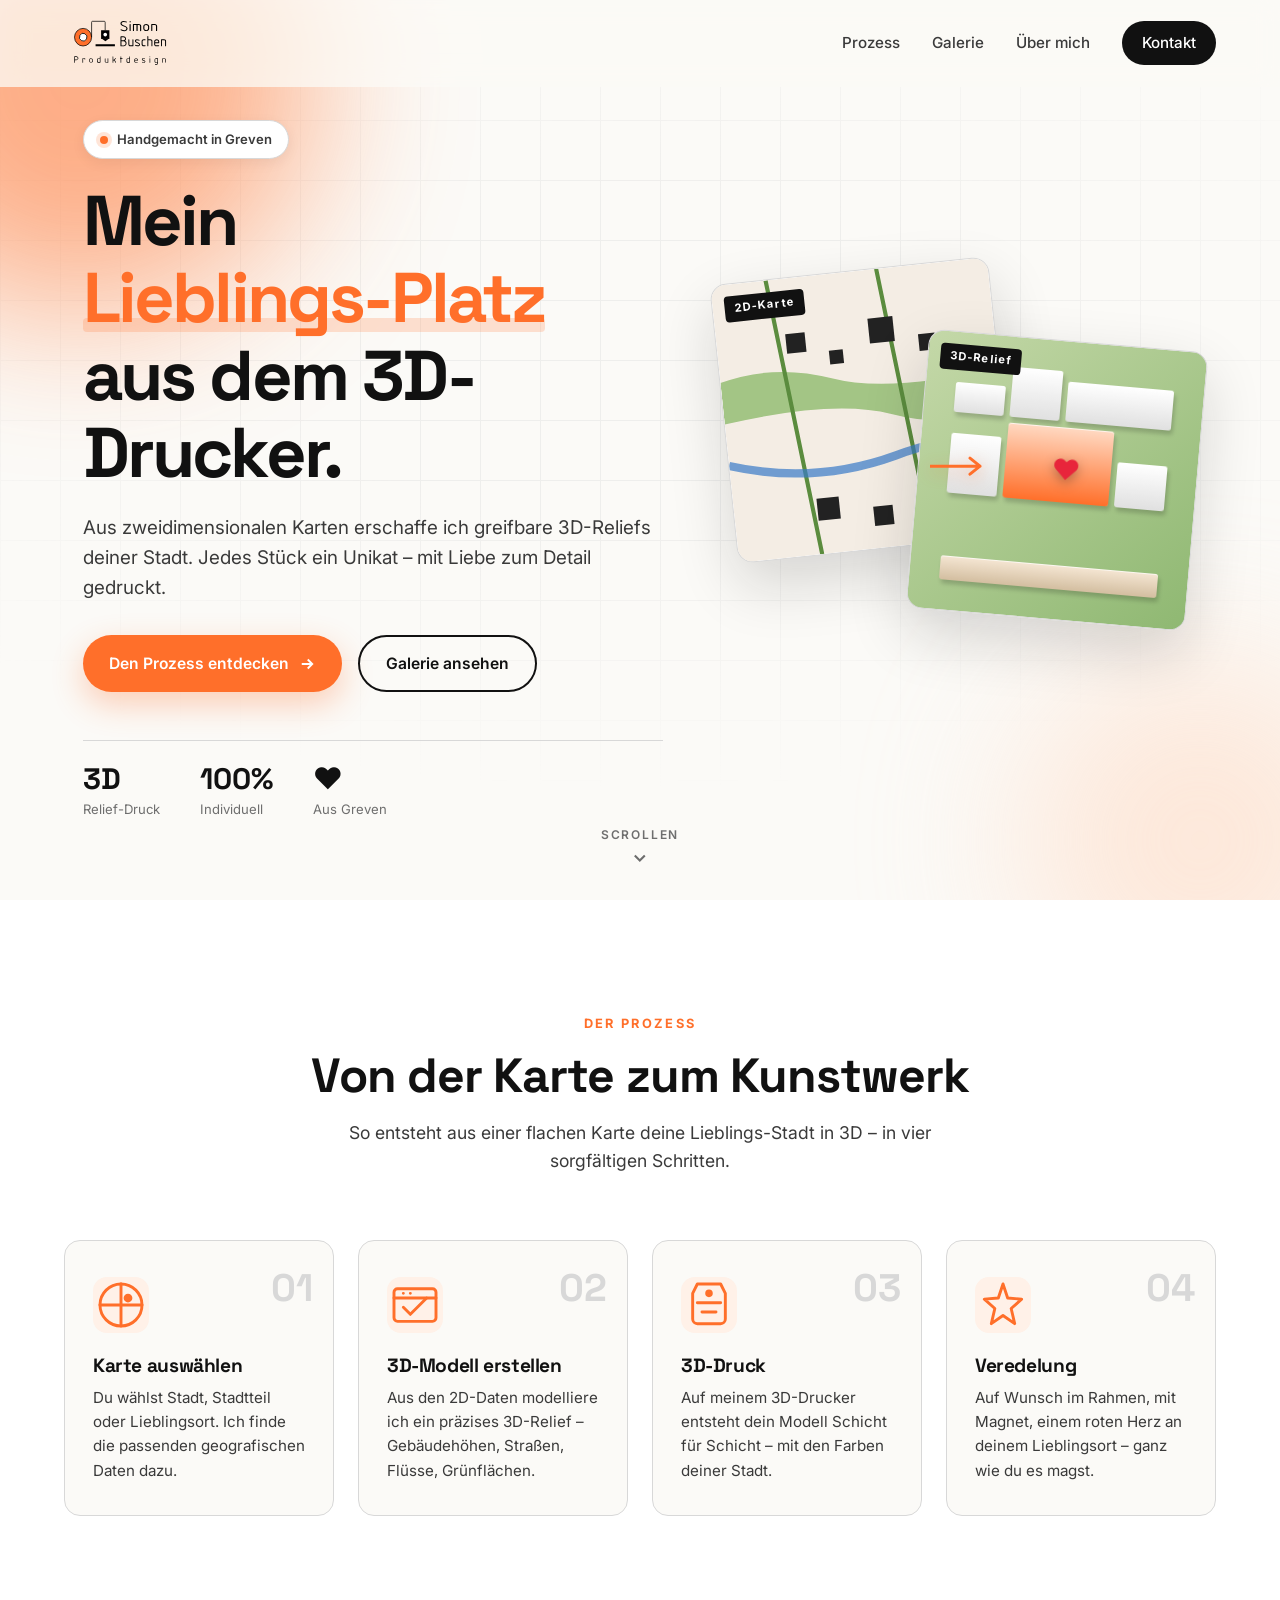
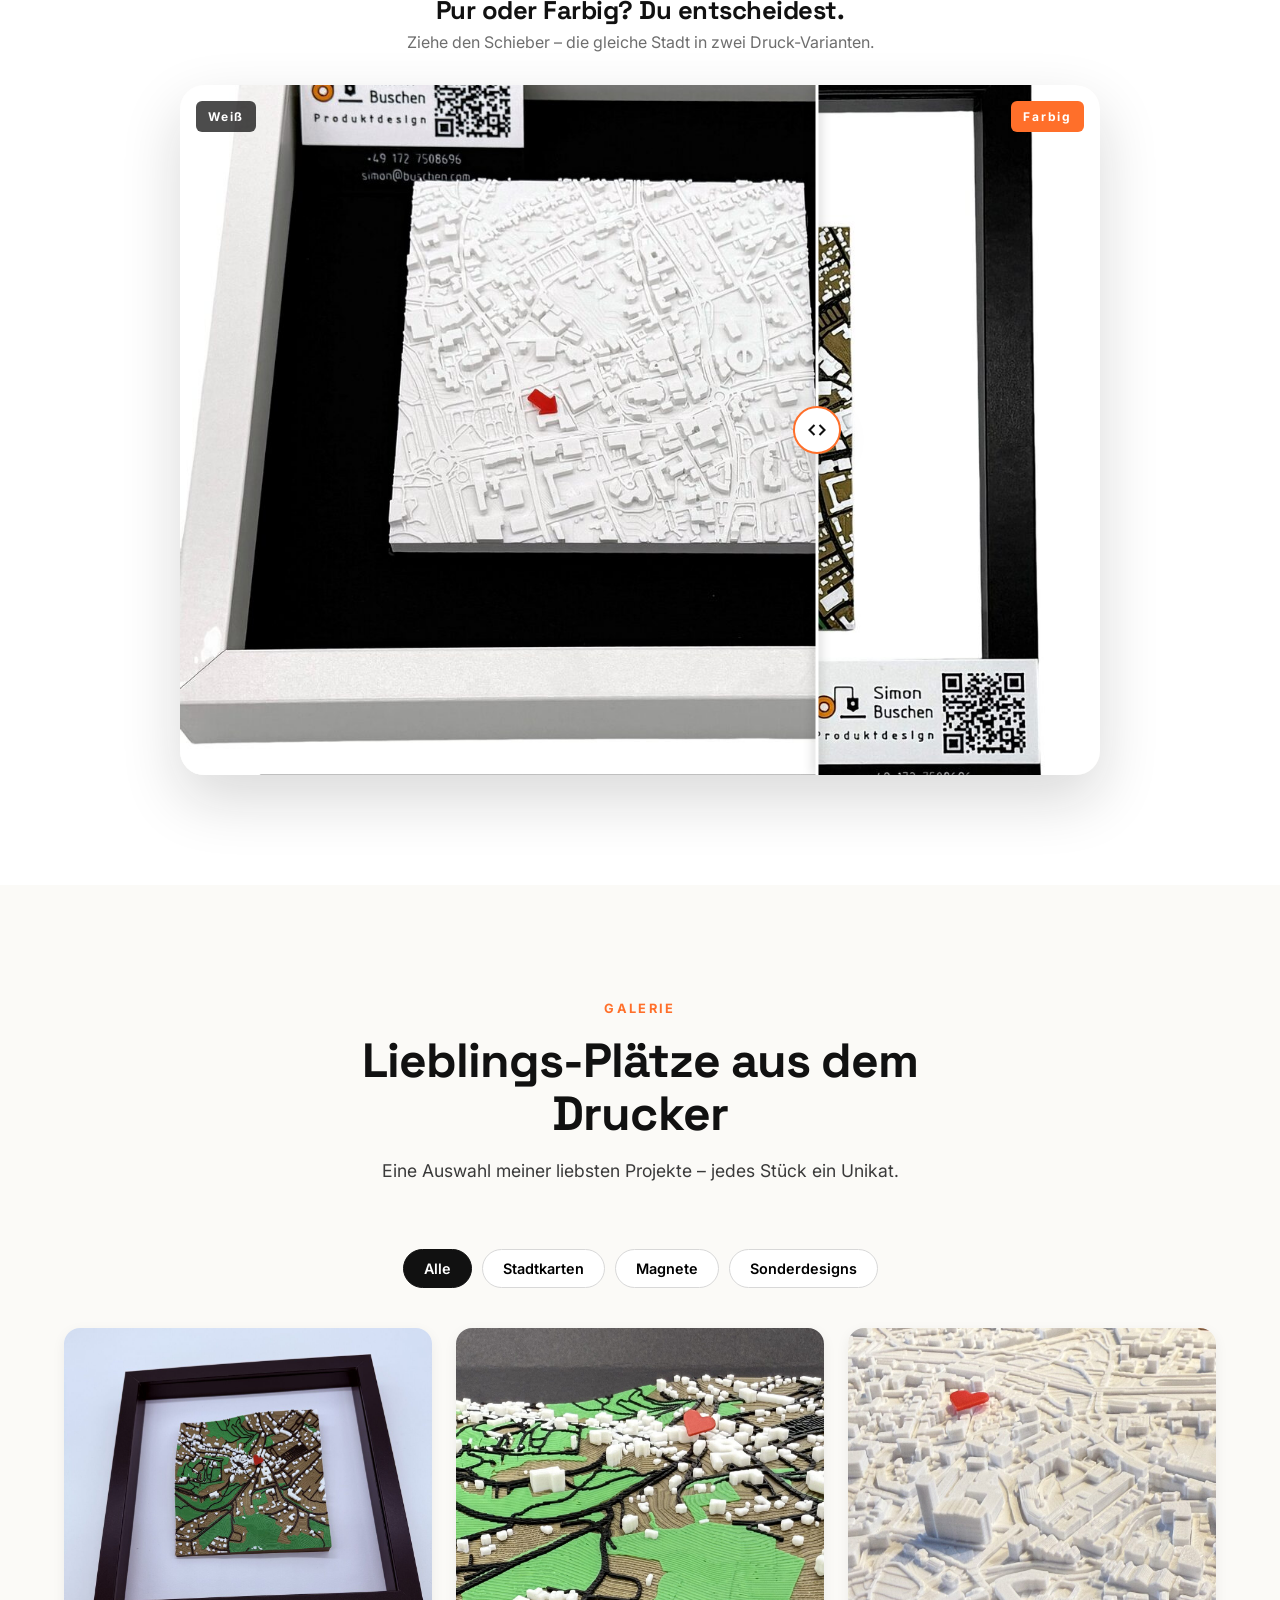
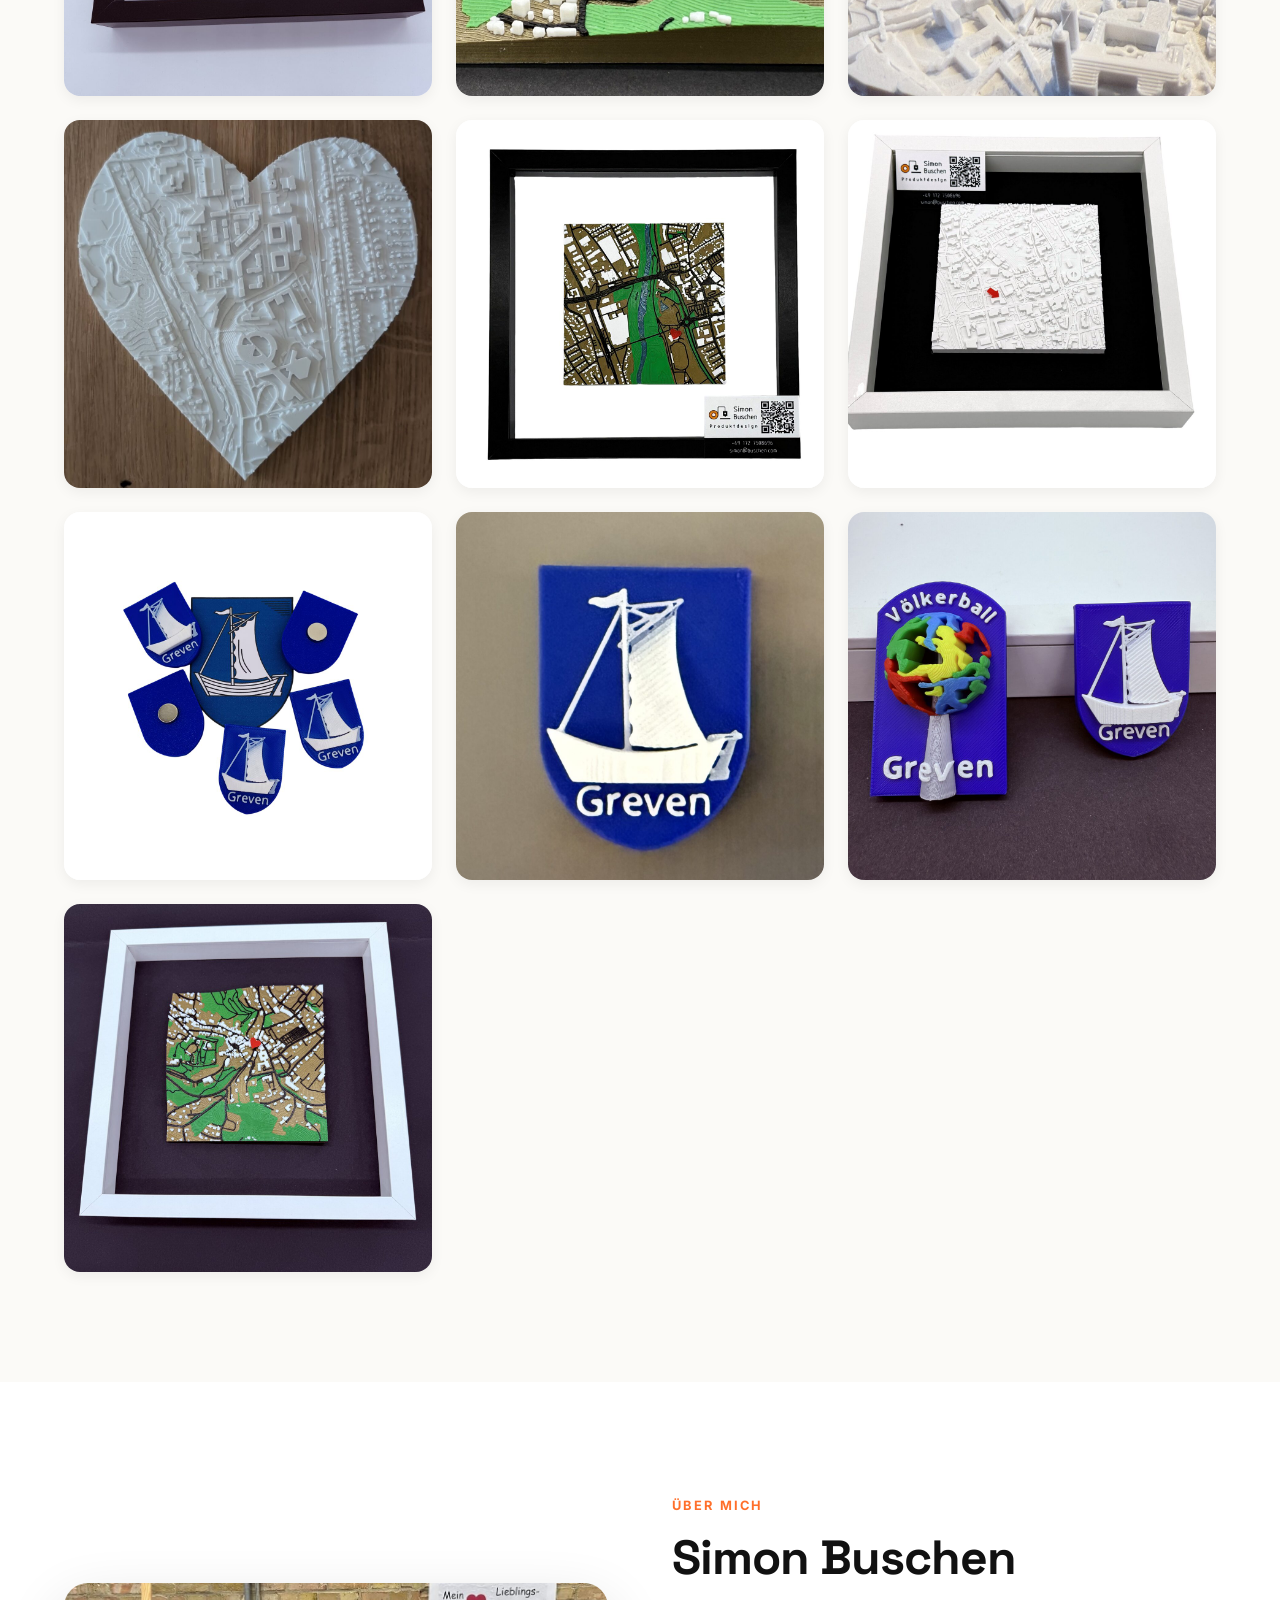
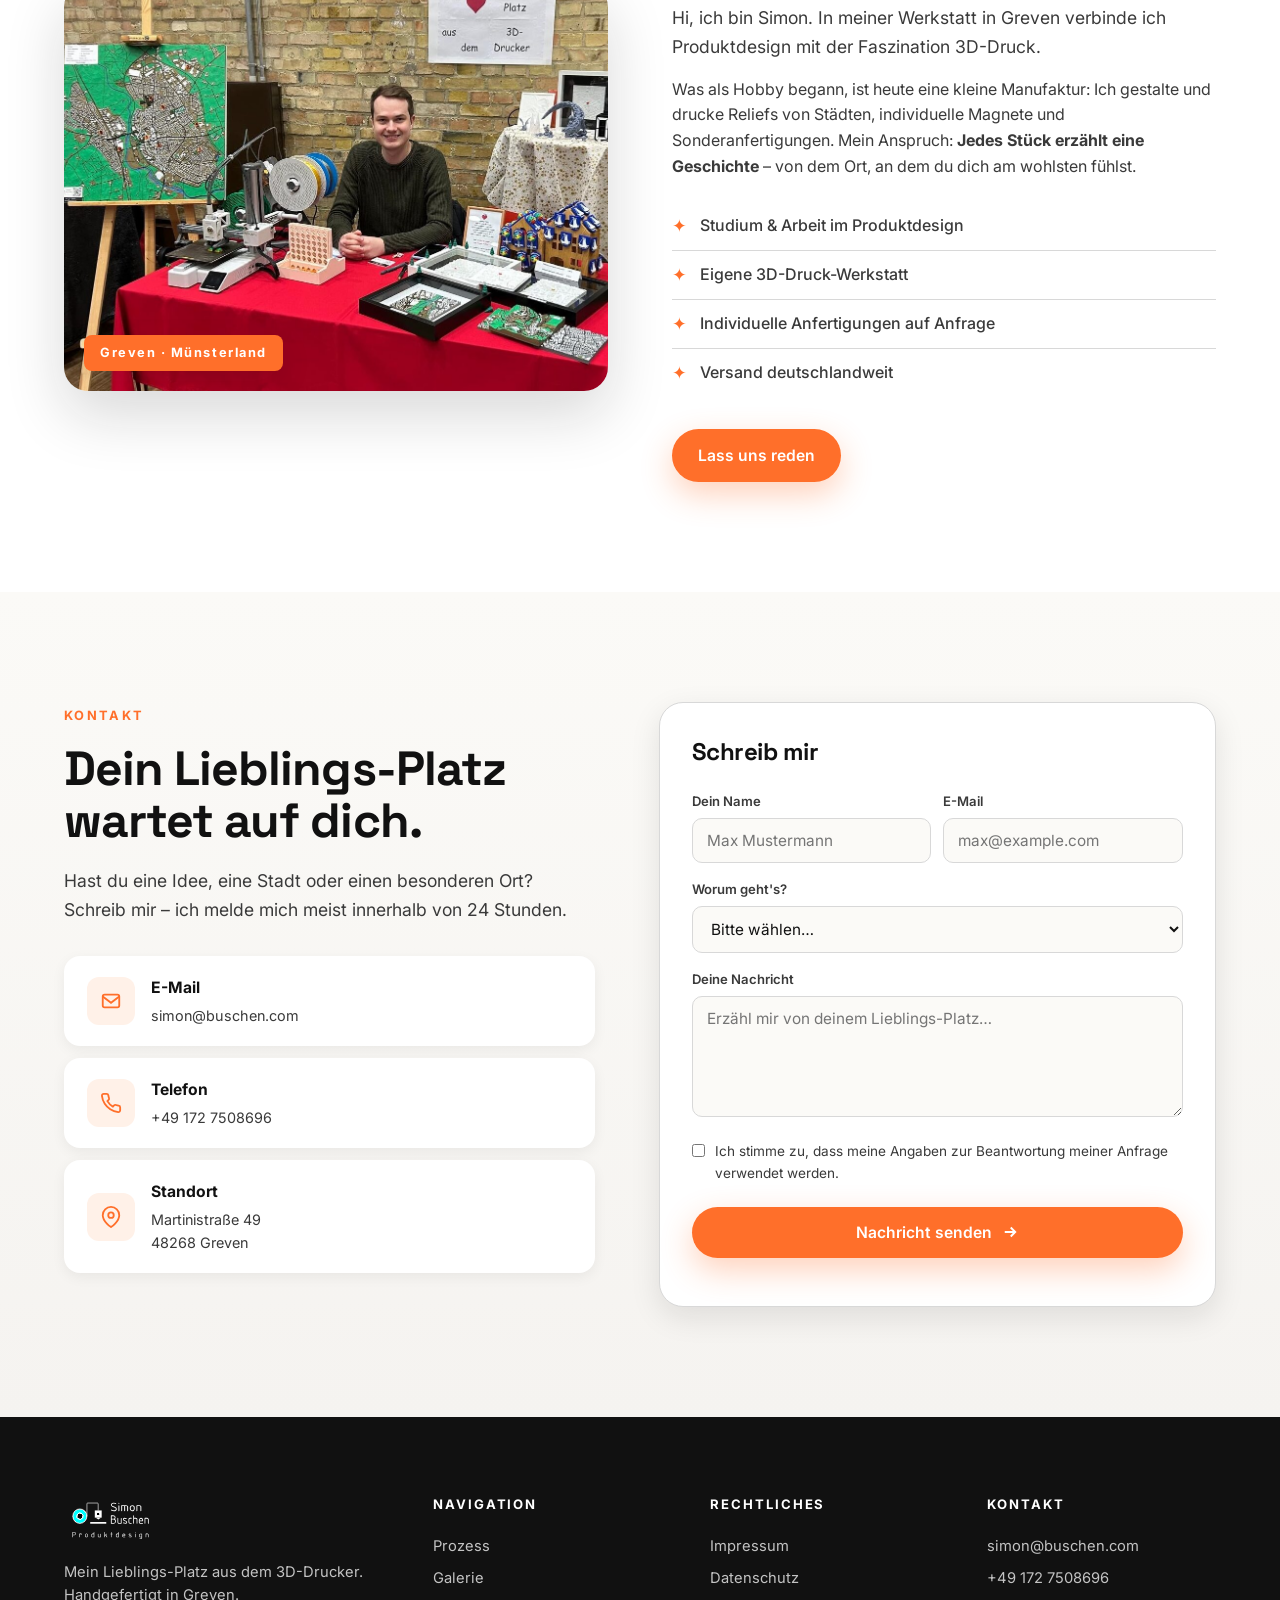
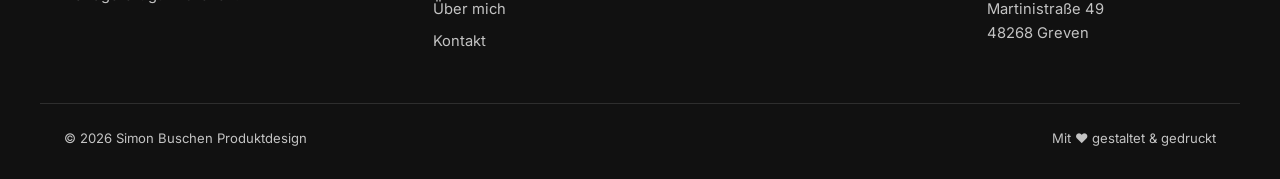
==== commit 60ab1995: "Add files via upload Logo vergrößert, Impressum & Datenschutz hinzugefügt" ====
--- a/index.html
+++ b/index.html
@@ -22,7 +22,8 @@
   <header class="nav" id="nav">
     <div class="container nav-inner">
       <a href="#top" class="nav-logo" aria-label="Simon Buschen Produktdesign – Startseite">
-        <img src="images/logo.svg" alt="Simon Buschen Produktdesign" />
+        <img class="logo-full" src="images/logo.svg" alt="Simon Buschen Produktdesign" />
+        <img class="logo-mark" src="images/logo-icon.svg" alt="Simon Buschen Produktdesign" />
       </a>
       <nav class="nav-links" aria-label="Hauptnavigation">
         <a href="#prozess">Prozess</a>
@@ -371,8 +372,8 @@
       </nav>
       <div class="footer-legal">
         <h4>Rechtliches</h4>
-        <a href="#kontakt">Impressum</a>
-        <a href="#kontakt">Datenschutz</a>
+        <a href="impressum.html">Impressum</a>
+        <a href="datenschutz.html">Datenschutz</a>
       </div>
       <div class="footer-contact">
         <h4>Kontakt</h4>
--- a/styles.css
+++ b/styles.css
@@ -112,7 +112,10 @@
 .nav-inner {
   display: flex; align-items: center; justify-content: space-between;
 }
-.nav-logo img { height: 38px; }
+.nav-logo { display: flex; align-items: center; }
+.nav-logo img { height: 58px; width: auto; transition: height .25s ease; }
+.nav.scrolled .nav-logo img { height: 48px; }
+.nav-logo .logo-mark { display: none; }
 .nav-links { display: flex; gap: 2rem; align-items: center; }
 .nav-links a {
   font-weight: 500; font-size: .95rem; color: var(--gray-700);
@@ -488,6 +491,7 @@
   padding: 24px;
   animation: fade .25s ease;
 }
+.lightbox[hidden] { display: none !important; }
 .lightbox img { max-width: 100%; max-height: 90vh; border-radius: 8px; box-shadow: var(--shadow-lg); }
 .lb-close, .lb-prev, .lb-next {
   position: absolute; color: var(--white); font-size: 2.5rem;
@@ -660,6 +664,68 @@
   flex-wrap: wrap; gap: 8px;
 }
 
+/* ============== LEGAL PAGES (Impressum / Datenschutz) ============== */
+.legal {
+  padding: 140px 0 100px;
+  min-height: 60vh;
+  background: var(--bg);
+}
+.legal .container { max-width: 820px; }
+.legal h1 {
+  font-family: var(--font-display);
+  font-size: clamp(2rem, 4vw, 3rem);
+  font-weight: 800;
+  margin-bottom: .4rem;
+  letter-spacing: -.02em;
+}
+.legal .updated {
+  color: var(--gray-500); font-size: .9rem;
+  margin-bottom: 2.5rem;
+}
+.legal h2 {
+  font-size: 1.4rem;
+  margin: 2.4rem 0 .9rem;
+  color: var(--orange);
+  font-weight: 700;
+}
+.legal h3 {
+  font-size: 1.05rem;
+  margin: 1.6rem 0 .6rem;
+  font-weight: 700;
+}
+.legal p { color: var(--gray-700); margin-bottom: 1rem; line-height: 1.7; }
+.legal a { color: var(--orange); text-decoration: underline; text-underline-offset: 3px; }
+.legal a:hover { color: var(--orange-dark); }
+.legal address {
+  font-style: normal;
+  background: var(--white);
+  padding: 18px 22px;
+  border-radius: var(--radius-sm);
+  border-left: 4px solid var(--orange);
+  display: inline-block;
+  line-height: 1.7;
+  margin: .4rem 0 1.2rem;
+}
+.legal .back-link {
+  display: inline-flex; align-items: center; gap: .5rem;
+  margin-bottom: 2rem; font-weight: 600;
+  color: var(--gray-700); text-decoration: none;
+}
+.legal .back-link:hover { color: var(--orange); }
+.legal ul { padding-left: 22px; margin-bottom: 1rem; color: var(--gray-700); }
+.legal ul li { margin-bottom: .4rem; line-height: 1.7; }
+.legal hr {
+  border: 0; border-top: 1px solid var(--gray-300);
+  margin: 2.6rem 0;
+}
+.legal .note {
+  background: var(--orange-soft);
+  border-left: 4px solid var(--orange);
+  padding: 14px 18px; margin: 1rem 0;
+  font-size: .92rem; color: var(--gray-700);
+  border-radius: 6px;
+}
+
 /* ============== ANIMATIONS ============== */
 .reveal {
   opacity: 0; transform: translateY(30px);
@@ -668,6 +734,12 @@
 .reveal.in { opacity: 1; transform: translateY(0); }
 
 /* ============== RESPONSIVE ============== */
+@media (max-width: 720px) {
+  .nav-logo .logo-full { display: none; }
+  .nav-logo .logo-mark { display: block; height: 44px; }
+  .nav.scrolled .nav-logo .logo-mark { height: 38px; }
+}
+
 @media (max-width: 980px) {
   .hero-inner { grid-template-columns: 1fr; gap: 30px; }
   .hero-visual { height: 360px; max-width: 540px; margin: 0 auto; }
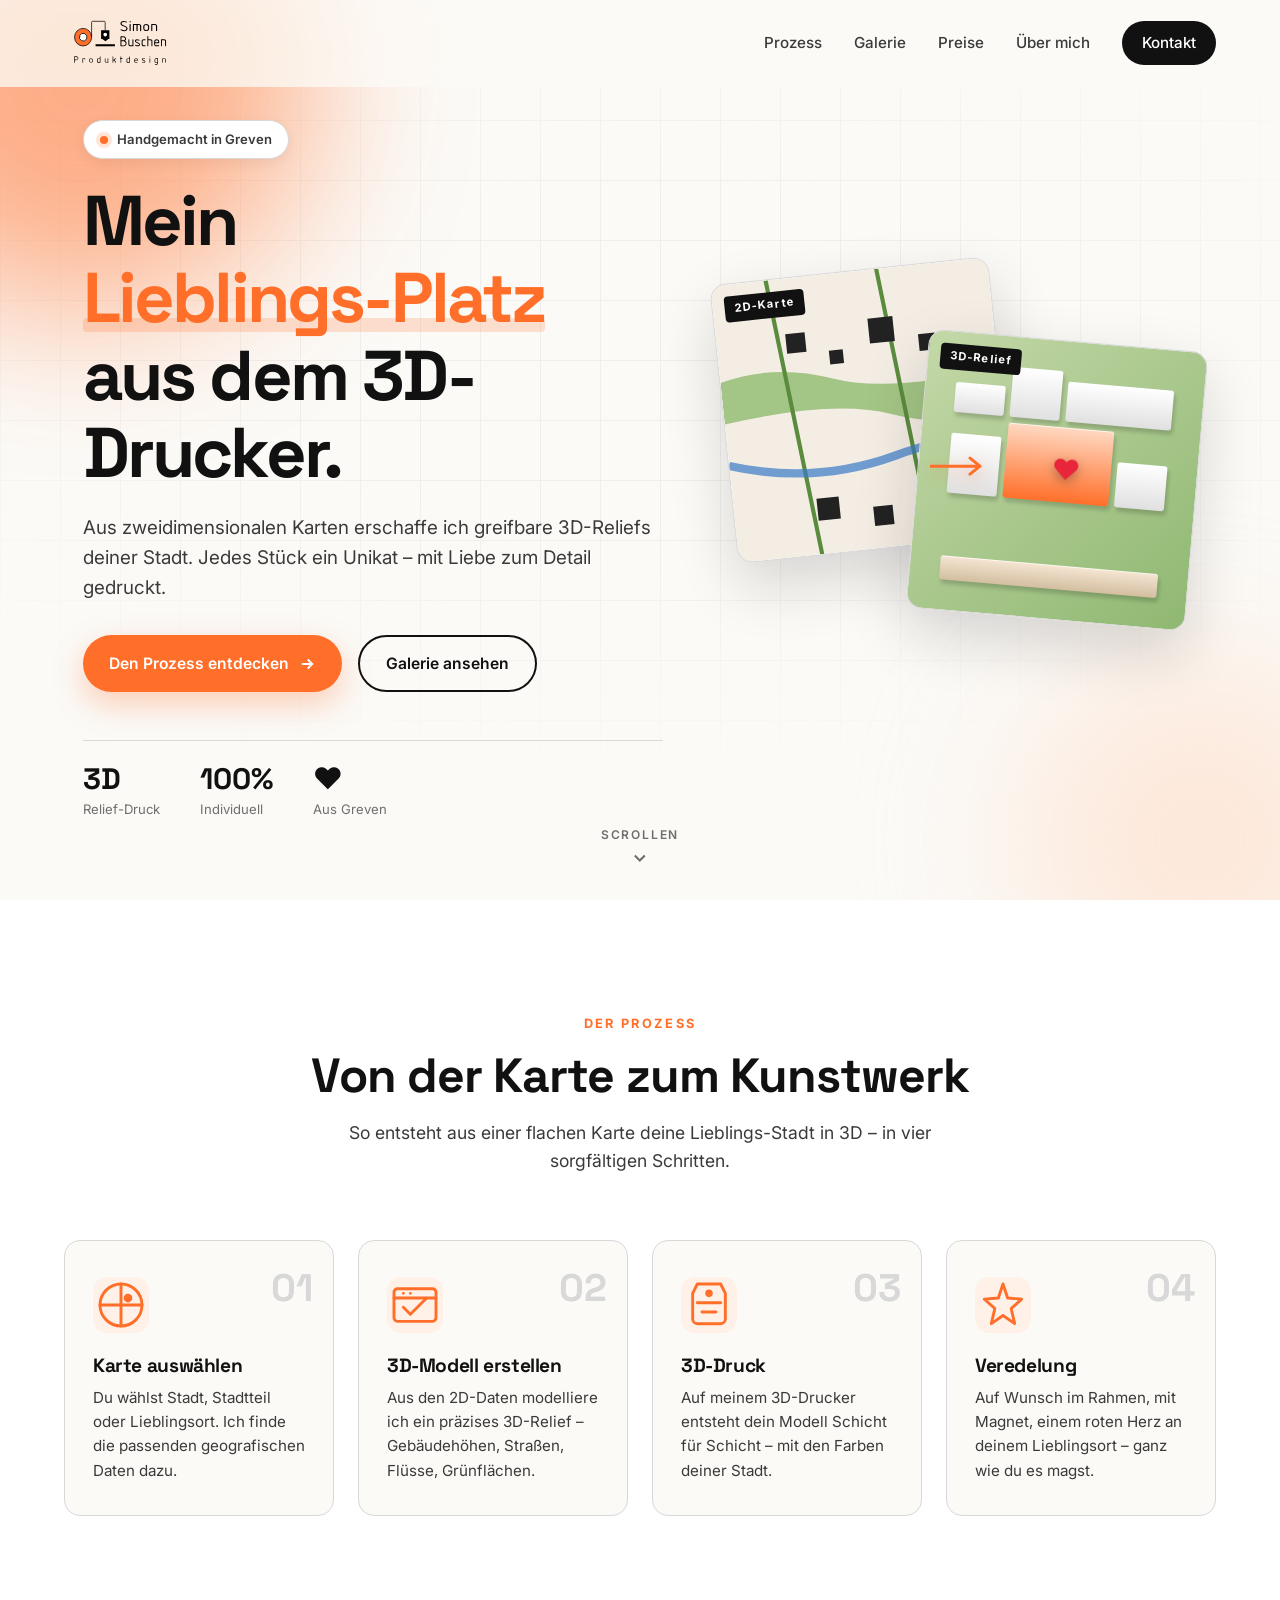
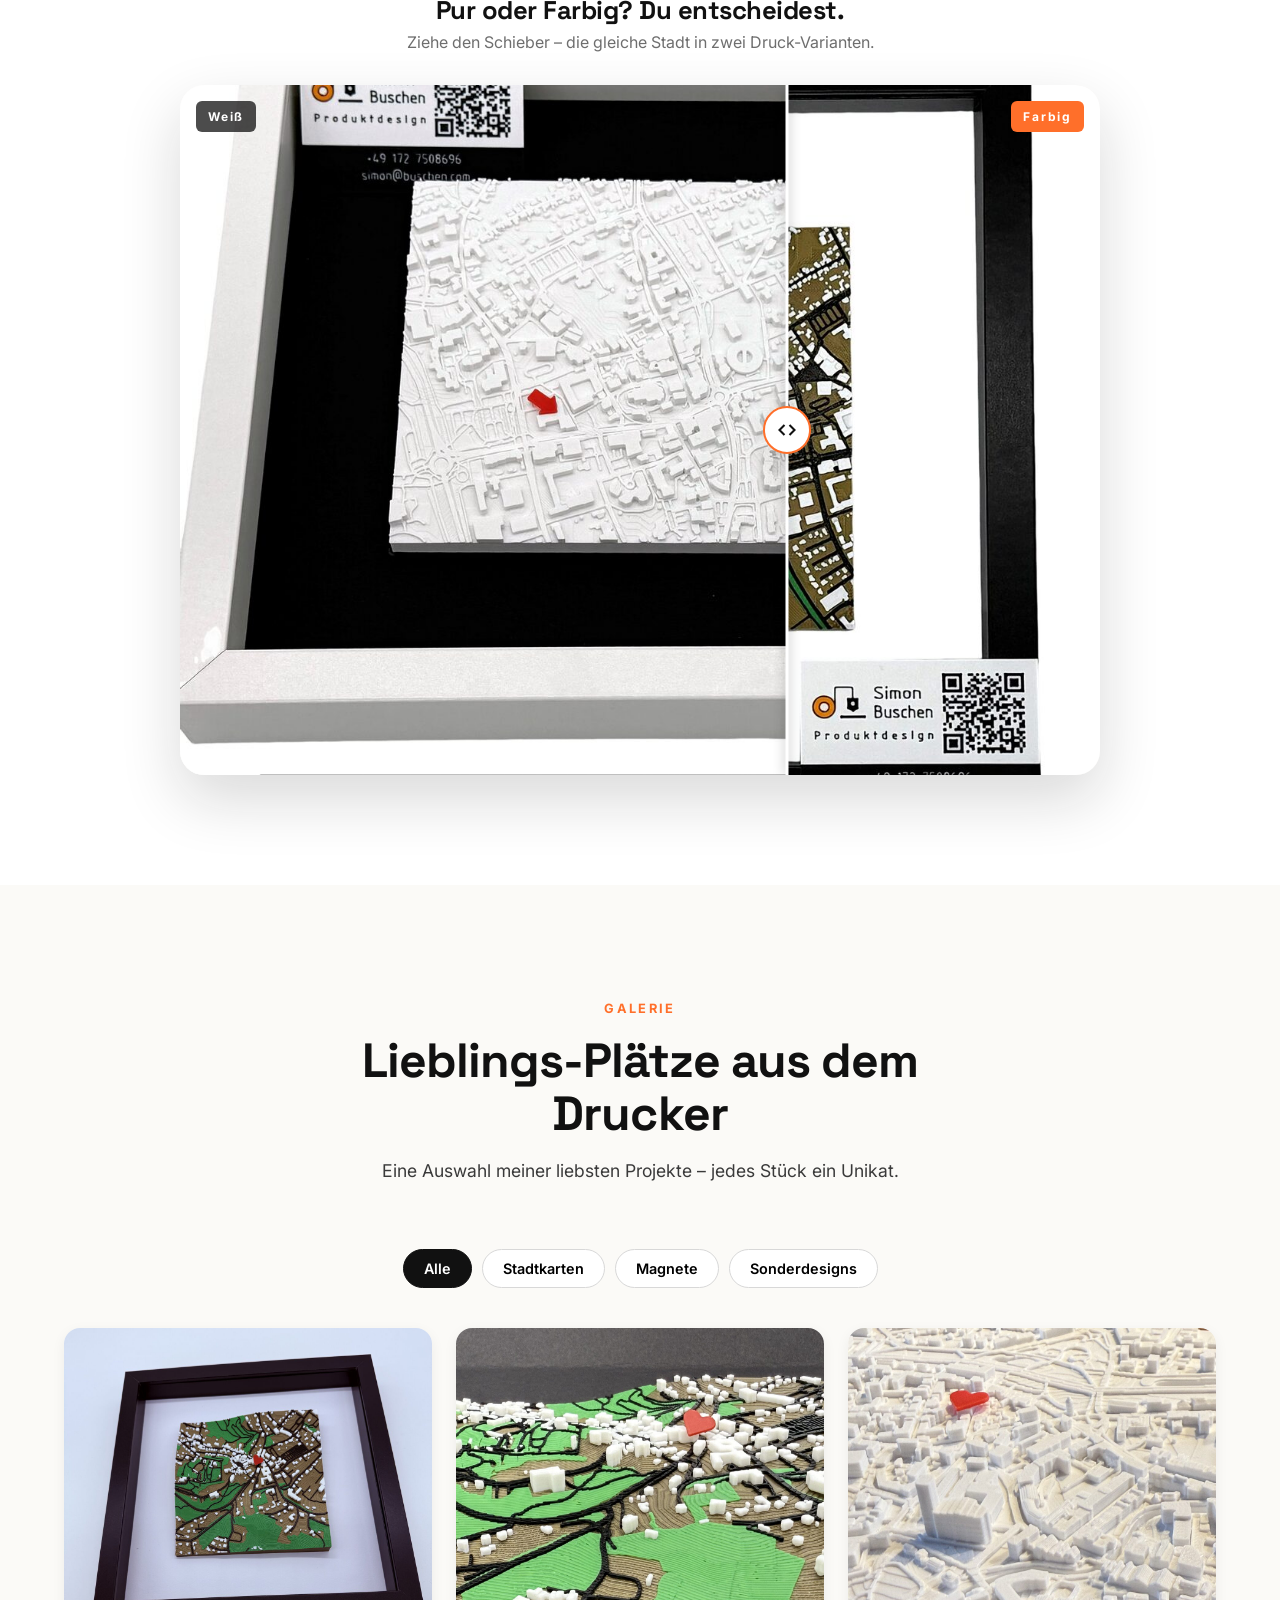
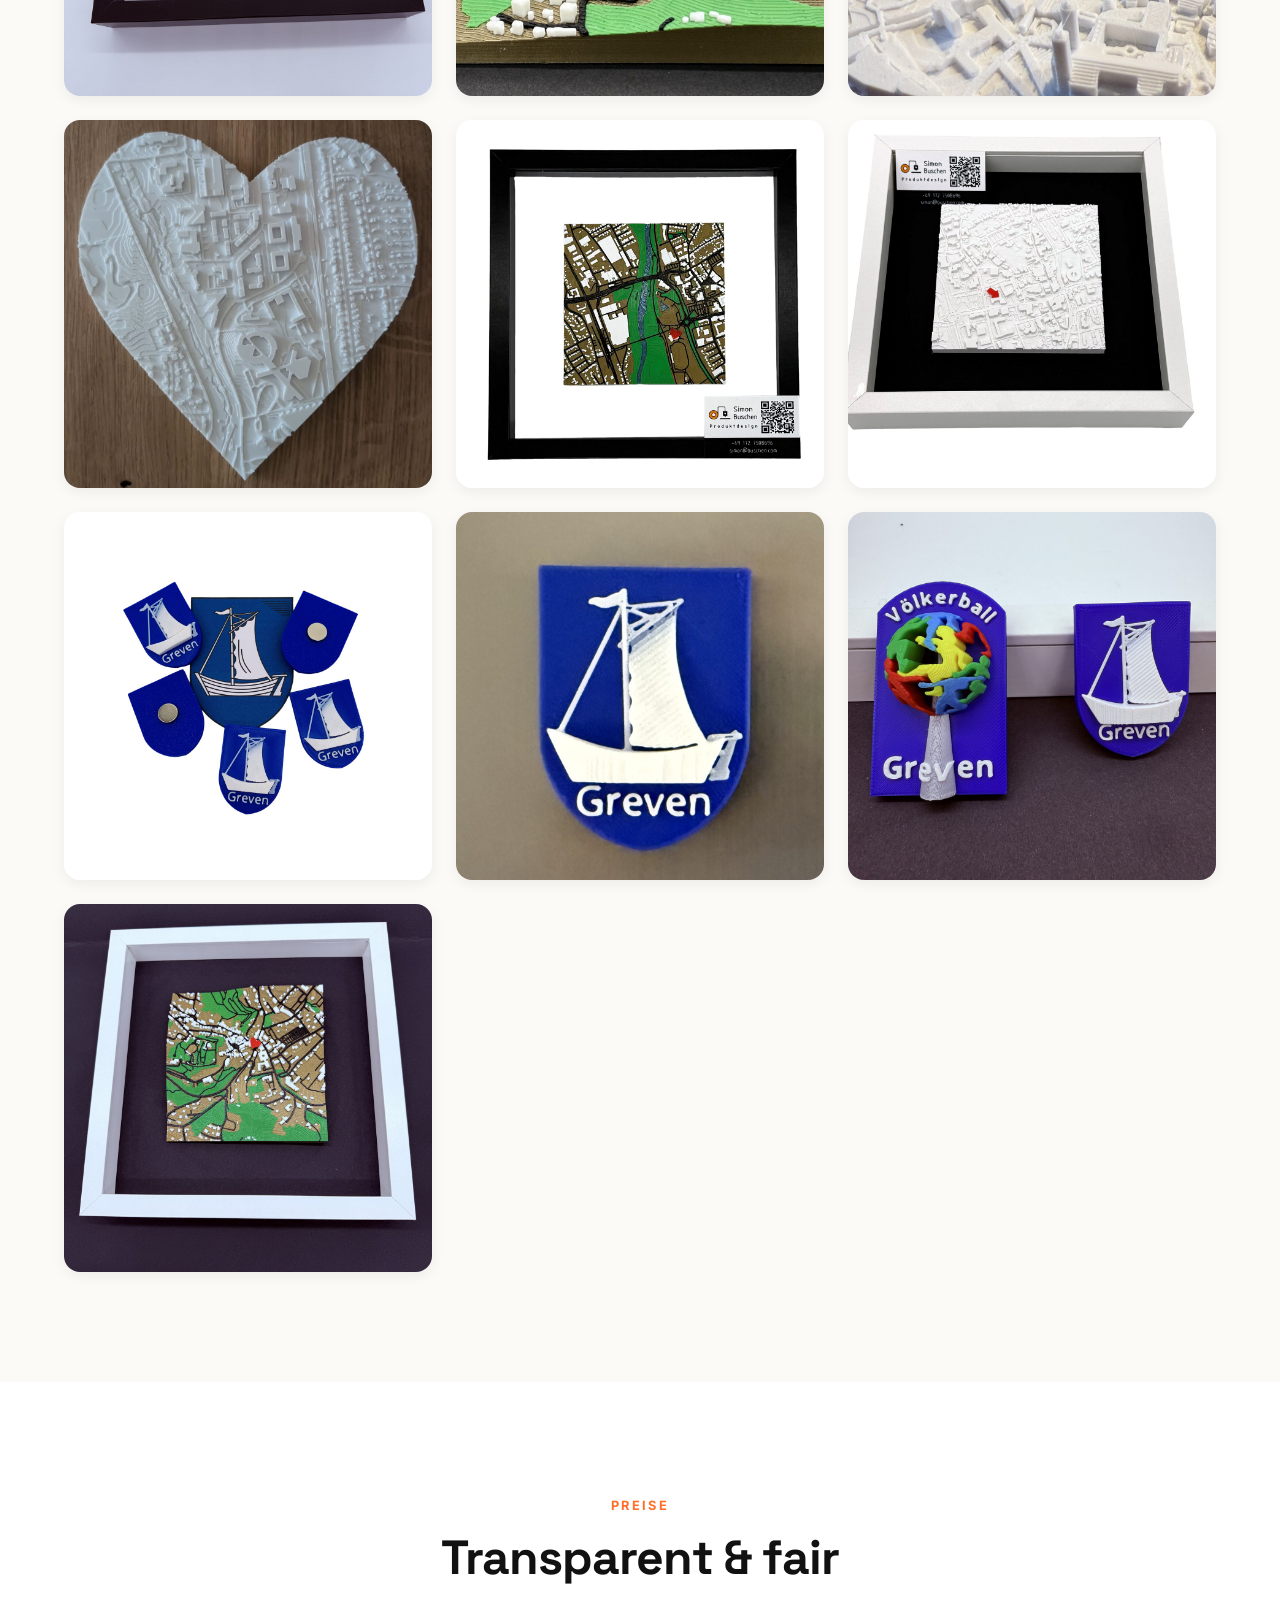
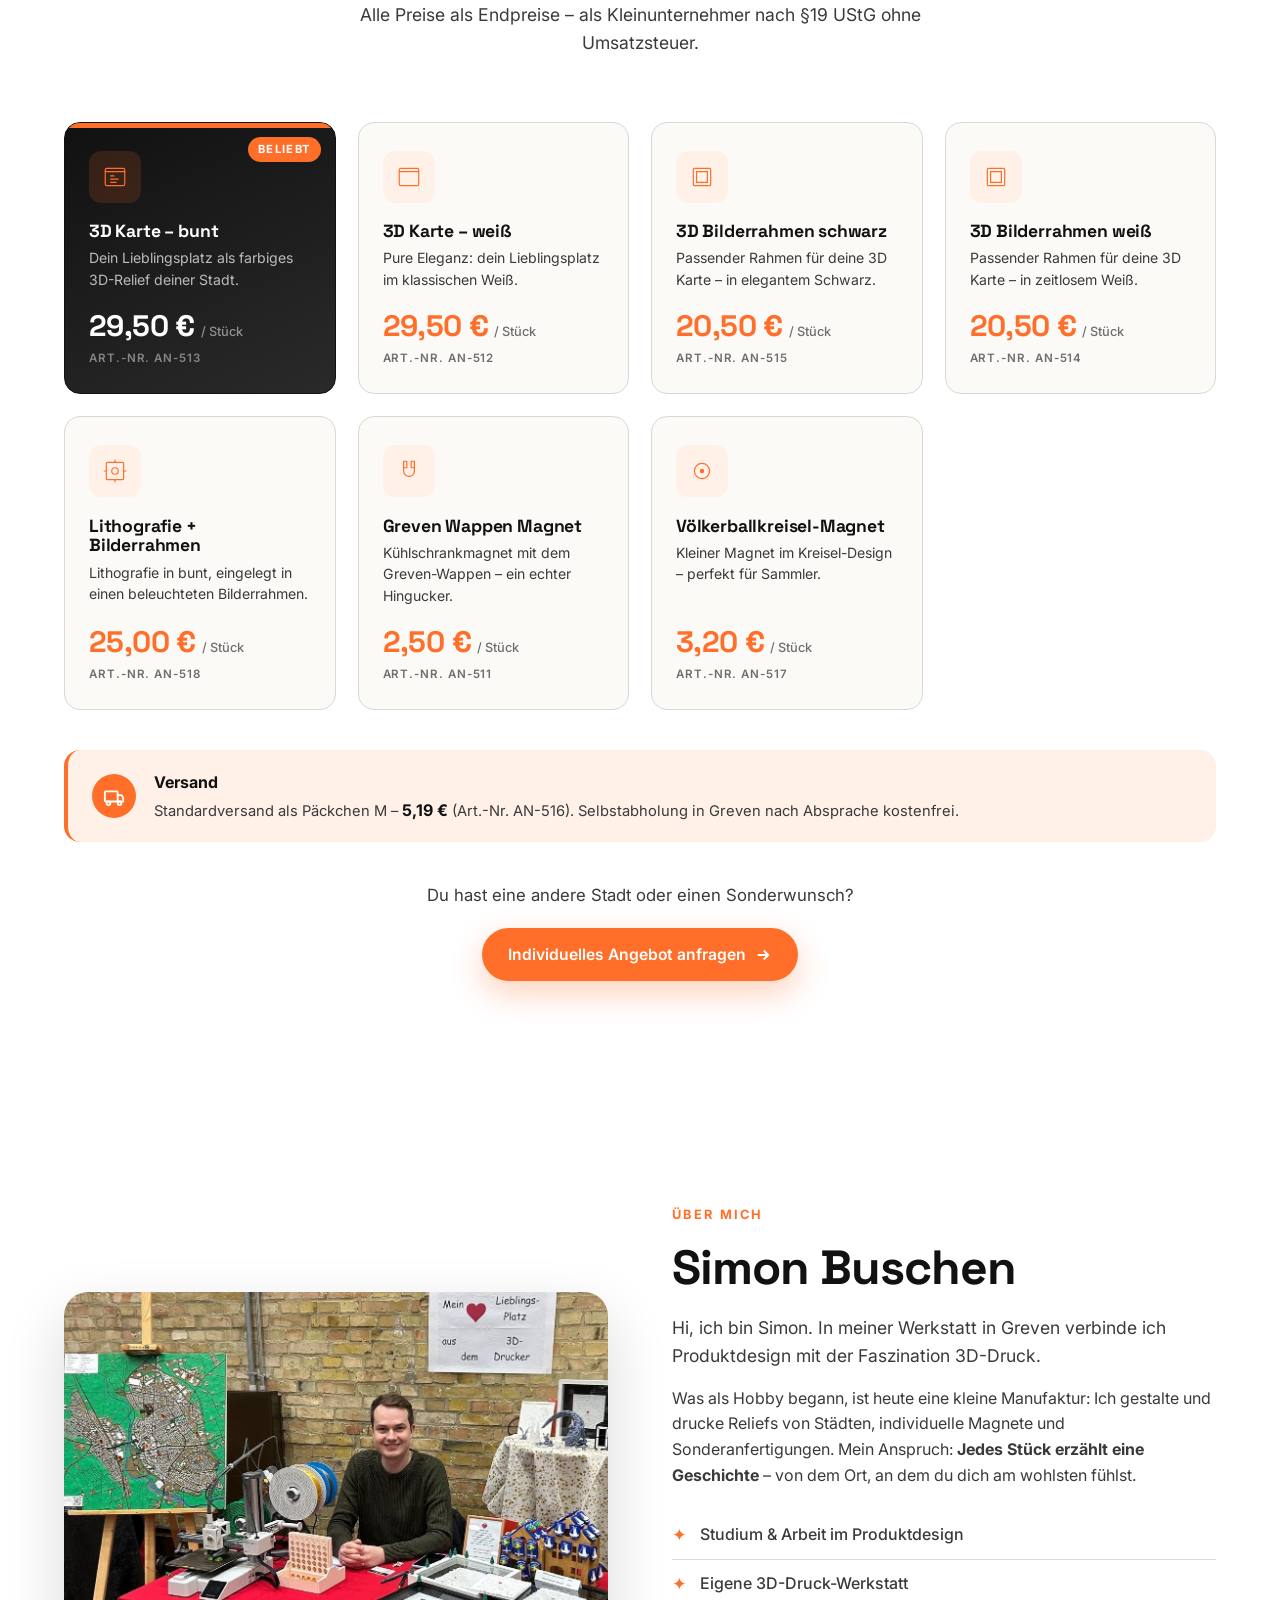
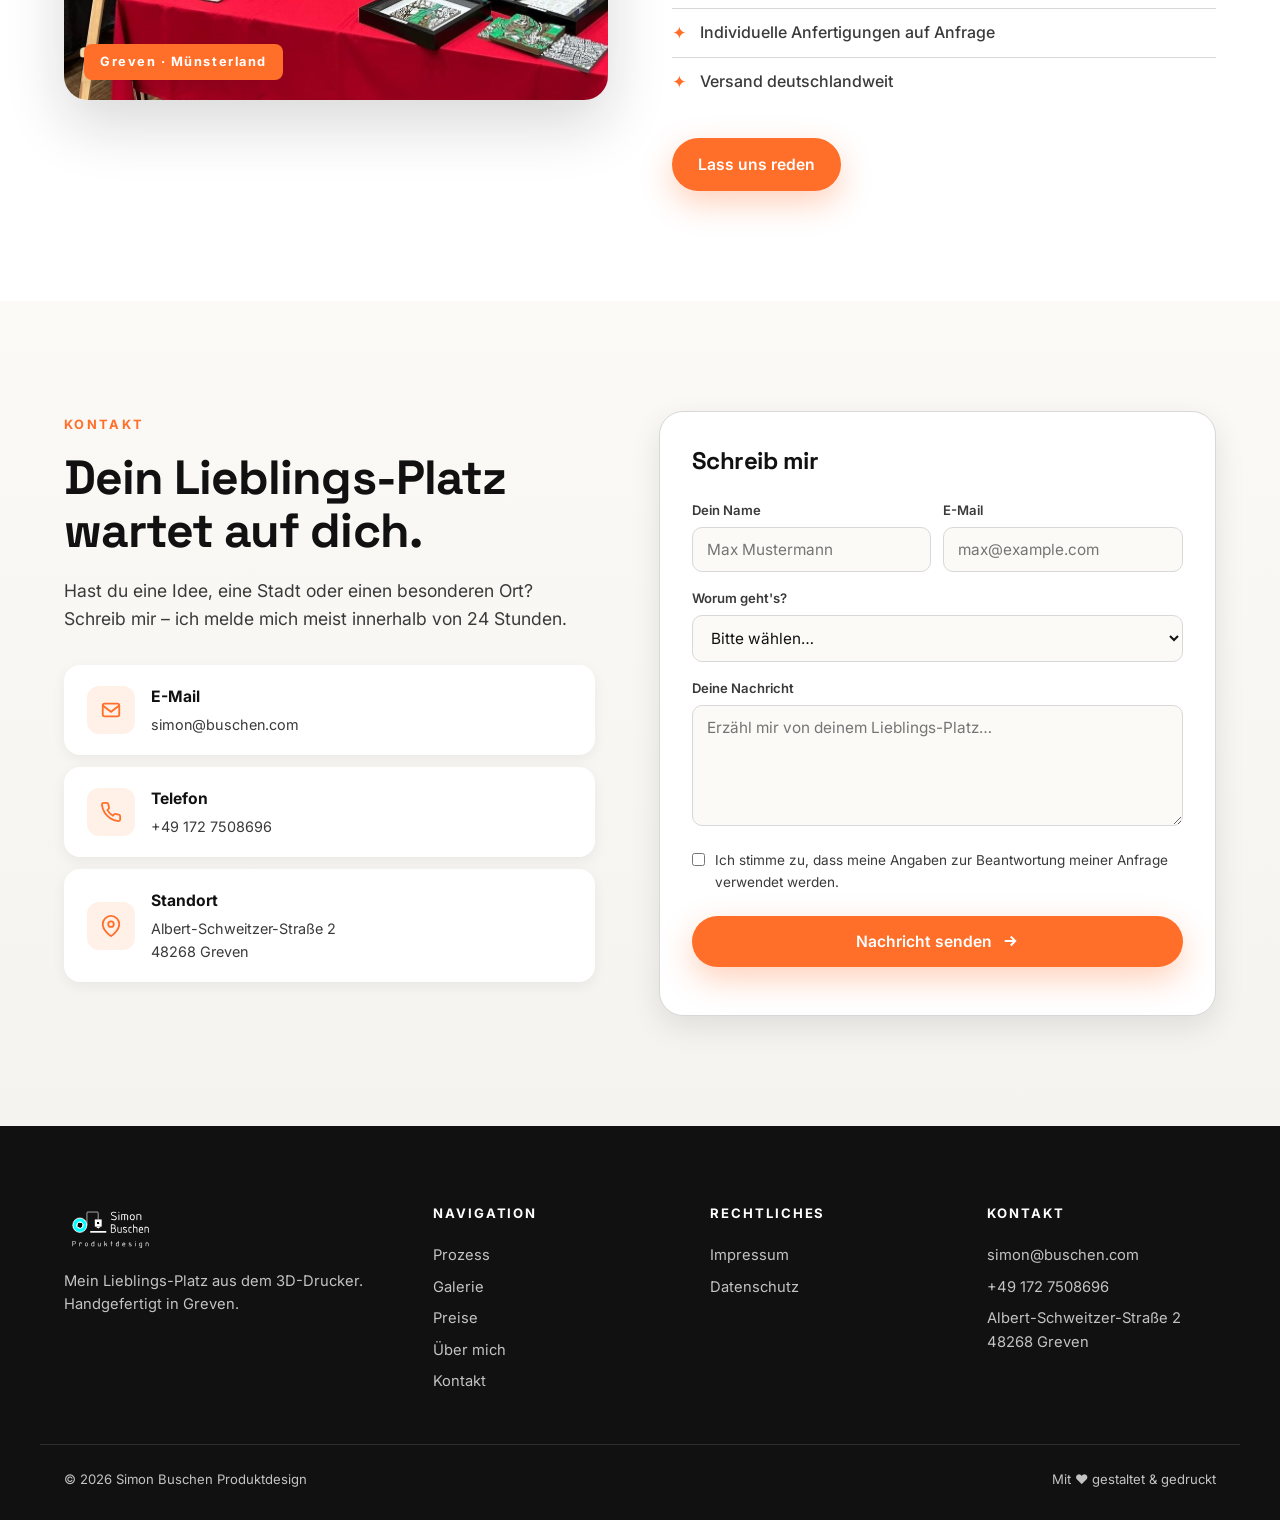
==== commit 90426ef1: "Add files via upload Preise hinzugefügt." ====
--- a/index.html
+++ b/index.html
@@ -28,6 +28,7 @@
       <nav class="nav-links" aria-label="Hauptnavigation">
         <a href="#prozess">Prozess</a>
         <a href="#galerie">Galerie</a>
+        <a href="#preise">Preise</a>
         <a href="#ueber-mich">Über mich</a>
         <a href="#kontakt" class="nav-cta">Kontakt</a>
       </nav>
@@ -248,6 +249,138 @@
     <img class="lb-img" alt="" />
     <button class="lb-next" aria-label="Nächstes Bild">›</button>
   </div>
+
+  <!-- ============= PREISE ============= -->
+  <section class="section preise" id="preise">
+    <div class="container">
+      <div class="section-head">
+        <span class="eyebrow">Preise</span>
+        <h2>Transparent &amp; fair</h2>
+        <p class="lead">Alle Preise als Endpreise – als Kleinunternehmer nach §19 UStG ohne Umsatzsteuer.</p>
+      </div>
+
+      <div class="preise-grid">
+
+        <!-- 3D Karten - Highlight -->
+        <article class="preis-card preis-feature">
+          <span class="preis-tag">Beliebt</span>
+          <div class="preis-icon">
+            <svg viewBox="0 0 48 48" fill="none" stroke="currentColor" stroke-width="2.2" stroke-linecap="round" stroke-linejoin="round"><rect x="6" y="8" width="36" height="32" rx="3"/><path d="M6 14h36M16 22h6M16 28h14M16 34h10"/></svg>
+          </div>
+          <h3>3D Karte – bunt</h3>
+          <p>Dein Lieblingsplatz als farbiges 3D-Relief deiner Stadt.</p>
+          <div class="preis-row">
+            <span class="preis-amount">29,50 €</span>
+            <span class="preis-unit">/ Stück</span>
+          </div>
+          <span class="preis-art">Art.-Nr. AN-513</span>
+        </article>
+
+        <article class="preis-card">
+          <div class="preis-icon">
+            <svg viewBox="0 0 48 48" fill="none" stroke="currentColor" stroke-width="2.2" stroke-linecap="round" stroke-linejoin="round"><rect x="6" y="8" width="36" height="32" rx="3"/><path d="M6 14h36"/></svg>
+          </div>
+          <h3>3D Karte – weiß</h3>
+          <p>Pure Eleganz: dein Lieblingsplatz im klassischen Weiß.</p>
+          <div class="preis-row">
+            <span class="preis-amount">29,50 €</span>
+            <span class="preis-unit">/ Stück</span>
+          </div>
+          <span class="preis-art">Art.-Nr. AN-512</span>
+        </article>
+
+        <!-- Bilderrahmen -->
+        <article class="preis-card">
+          <div class="preis-icon">
+            <svg viewBox="0 0 48 48" fill="none" stroke="currentColor" stroke-width="2.2" stroke-linecap="round" stroke-linejoin="round"><rect x="8" y="8" width="32" height="32" rx="2"/><rect x="14" y="14" width="20" height="20"/></svg>
+          </div>
+          <h3>3D Bilderrahmen schwarz</h3>
+          <p>Passender Rahmen für deine 3D Karte – in elegantem Schwarz.</p>
+          <div class="preis-row">
+            <span class="preis-amount">20,50 €</span>
+            <span class="preis-unit">/ Stück</span>
+          </div>
+          <span class="preis-art">Art.-Nr. AN-515</span>
+        </article>
+
+        <article class="preis-card">
+          <div class="preis-icon">
+            <svg viewBox="0 0 48 48" fill="none" stroke="currentColor" stroke-width="2.2" stroke-linecap="round" stroke-linejoin="round"><rect x="8" y="8" width="32" height="32" rx="2"/><rect x="14" y="14" width="20" height="20"/></svg>
+          </div>
+          <h3>3D Bilderrahmen weiß</h3>
+          <p>Passender Rahmen für deine 3D Karte – in zeitlosem Weiß.</p>
+          <div class="preis-row">
+            <span class="preis-amount">20,50 €</span>
+            <span class="preis-unit">/ Stück</span>
+          </div>
+          <span class="preis-art">Art.-Nr. AN-514</span>
+        </article>
+
+        <!-- Lithografie -->
+        <article class="preis-card">
+          <div class="preis-icon">
+            <svg viewBox="0 0 48 48" fill="none" stroke="currentColor" stroke-width="2.2" stroke-linecap="round" stroke-linejoin="round"><rect x="8" y="8" width="32" height="32" rx="2"/><circle cx="24" cy="24" r="6"/><path d="M24 4v4M24 40v4M4 24h4M40 24h4"/></svg>
+          </div>
+          <h3>Lithografie + Bilderrahmen</h3>
+          <p>Lithografie in bunt, eingelegt in einen beleuchteten Bilderrahmen.</p>
+          <div class="preis-row">
+            <span class="preis-amount">25,00 €</span>
+            <span class="preis-unit">/ Stück</span>
+          </div>
+          <span class="preis-art">Art.-Nr. AN-518</span>
+        </article>
+
+        <!-- Magnete -->
+        <article class="preis-card">
+          <div class="preis-icon">
+            <svg viewBox="0 0 48 48" fill="none" stroke="currentColor" stroke-width="2.2" stroke-linecap="round" stroke-linejoin="round"><path d="M14 6v18a10 10 0 0 0 20 0V6"/><path d="M14 6h6v12h-6zM28 6h6v12h-6z"/></svg>
+          </div>
+          <h3>Greven Wappen Magnet</h3>
+          <p>Kühlschrankmagnet mit dem Greven-Wappen – ein echter Hingucker.</p>
+          <div class="preis-row">
+            <span class="preis-amount">2,50 €</span>
+            <span class="preis-unit">/ Stück</span>
+          </div>
+          <span class="preis-art">Art.-Nr. AN-511</span>
+        </article>
+
+        <article class="preis-card">
+          <div class="preis-icon">
+            <svg viewBox="0 0 48 48" fill="none" stroke="currentColor" stroke-width="2.2" stroke-linecap="round" stroke-linejoin="round"><circle cx="24" cy="24" r="14"/><circle cx="24" cy="24" r="3" fill="currentColor"/></svg>
+          </div>
+          <h3>Völkerballkreisel-Magnet</h3>
+          <p>Kleiner Magnet im Kreisel-Design – perfekt für Sammler.</p>
+          <div class="preis-row">
+            <span class="preis-amount">3,20 €</span>
+            <span class="preis-unit">/ Stück</span>
+          </div>
+          <span class="preis-art">Art.-Nr. AN-517</span>
+        </article>
+
+      </div>
+
+      <!-- Versand-Hinweis -->
+      <div class="preise-note">
+        <div class="preise-note-icon">
+          <svg viewBox="0 0 24 24" fill="none" stroke="currentColor" stroke-width="2" stroke-linecap="round" stroke-linejoin="round"><rect x="2" y="7" width="14" height="11" rx="1"/><path d="M16 11h4l2 3v4h-6"/><circle cx="6" cy="20" r="2"/><circle cx="18" cy="20" r="2"/></svg>
+        </div>
+        <div>
+          <strong>Versand</strong>
+          <span>Standardversand als Päckchen M – <strong>5,19 €</strong> (Art.-Nr. AN-516). Selbstabholung in Greven nach Absprache kostenfrei.</span>
+        </div>
+      </div>
+
+      <!-- CTA -->
+      <div class="preise-cta">
+        <p>Du hast eine andere Stadt oder einen Sonderwunsch?</p>
+        <a href="#kontakt" class="btn btn-primary">
+          Individuelles Angebot anfragen
+          <svg viewBox="0 0 24 24" width="18" height="18" fill="none" stroke="currentColor" stroke-width="2.5"><path d="M5 12h14M13 6l6 6-6 6"/></svg>
+        </a>
+      </div>
+
+    </div>
+  </section>
 
   <!-- ============= ÜBER MICH ============= -->
   <section class="section ueber" id="ueber-mich">
@@ -311,7 +444,7 @@
               <svg viewBox="0 0 24 24" fill="none" stroke="currentColor" stroke-width="2"><path d="M21 10c0 7-9 13-9 13s-9-6-9-13a9 9 0 0 1 18 0z"/><circle cx="12" cy="10" r="3"/></svg>
             </span>
             <strong>Standort</strong>
-            <span>Martinistraße 49<br/>48268 Greven</span>
+            <span>Albert-Schweitzer-Straße 2<br/>48268 Greven</span>
           </div>
         </div>
       </div>
@@ -367,6 +500,7 @@
         <h4>Navigation</h4>
         <a href="#prozess">Prozess</a>
         <a href="#galerie">Galerie</a>
+        <a href="#preise">Preise</a>
         <a href="#ueber-mich">Über mich</a>
         <a href="#kontakt">Kontakt</a>
       </nav>
@@ -379,7 +513,7 @@
         <h4>Kontakt</h4>
         <a href="mailto:simon@buschen.com">simon@buschen.com</a>
         <a href="tel:+491727508696">+49 172 7508696</a>
-        <span>Martinistraße 49<br/>48268 Greven</span>
+        <span>Albert-Schweitzer-Straße 2<br/>48268 Greven</span>
       </div>
     </div>
     <div class="container footer-bottom">
--- a/styles.css
+++ b/styles.css
@@ -506,6 +506,140 @@
 .lb-prev { left: 24px; top: 50%; transform: translateY(-50%); }
 .lb-next { right: 24px; top: 50%; transform: translateY(-50%); }
 @keyframes fade { from { opacity: 0; } to { opacity: 1; } }
+
+/* ============== PREISE ============== */
+.preise { background: var(--white); }
+.preise-grid {
+  display: grid;
+  grid-template-columns: repeat(4, 1fr);
+  gap: 22px;
+  margin-bottom: 2.5rem;
+}
+.preis-card {
+  position: relative;
+  display: flex; flex-direction: column;
+  padding: 28px 24px 26px;
+  background: var(--bg);
+  border: 1.5px solid var(--gray-300);
+  border-radius: var(--radius);
+  transition: all .25s ease;
+  overflow: hidden;
+}
+.preis-card::before {
+  content: '';
+  position: absolute; top: 0; left: 0; right: 0;
+  height: 4px; background: var(--orange);
+  transform: scaleX(0); transform-origin: left;
+  transition: transform .35s ease;
+}
+.preis-card:hover {
+  transform: translateY(-6px);
+  border-color: var(--orange);
+  box-shadow: var(--shadow-md);
+  background: var(--white);
+}
+.preis-card:hover::before { transform: scaleX(1); }
+
+.preis-card.preis-feature {
+  background: linear-gradient(155deg, #111 0%, #2a2a2a 100%);
+  color: var(--white);
+  border-color: var(--black);
+}
+.preis-card.preis-feature::before { background: var(--orange); transform: scaleX(1); height: 5px; }
+.preis-card.preis-feature h3 { color: var(--white); }
+.preis-card.preis-feature p { color: rgba(255,255,255,.7); }
+.preis-card.preis-feature .preis-icon {
+  background: rgba(255,111,42,.15); color: var(--orange);
+}
+.preis-card.preis-feature .preis-art { color: rgba(255,255,255,.45); }
+.preis-card.preis-feature:hover { transform: translateY(-6px); box-shadow: 0 24px 60px rgba(0,0,0,.3); }
+
+.preis-tag {
+  position: absolute; top: 14px; right: 14px;
+  background: var(--orange); color: var(--white);
+  font-size: .7rem; font-weight: 700; letter-spacing: .12em;
+  padding: 4px 10px; border-radius: 999px;
+  text-transform: uppercase;
+}
+.preis-icon {
+  width: 52px; height: 52px;
+  border-radius: 12px;
+  display: grid; place-items: center;
+  background: var(--orange-soft); color: var(--orange);
+  margin-bottom: 1.2rem;
+}
+.preis-icon svg { width: 26px; height: 26px; }
+.preis-card h3 {
+  font-size: 1.1rem;
+  margin-bottom: .4rem;
+  color: var(--black);
+  font-weight: 700;
+  font-family: var(--font-display);
+  letter-spacing: -.01em;
+}
+.preis-card p {
+  font-size: .88rem;
+  color: var(--gray-700);
+  line-height: 1.5;
+  margin-bottom: 1.4rem;
+  flex-grow: 1;
+}
+.preis-row {
+  display: flex; align-items: baseline; gap: 6px;
+  margin-bottom: .4rem;
+}
+.preis-amount {
+  font-family: var(--font-display);
+  font-size: 1.85rem;
+  font-weight: 700;
+  color: var(--orange);
+  letter-spacing: -.02em;
+  line-height: 1;
+}
+.preis-card.preis-feature .preis-amount { color: var(--white); }
+.preis-unit {
+  font-size: .8rem;
+  color: var(--gray-500);
+  font-weight: 500;
+}
+.preis-card.preis-feature .preis-unit { color: rgba(255,255,255,.5); }
+.preis-art {
+  display: block;
+  font-size: .72rem;
+  color: var(--gray-500);
+  font-weight: 600;
+  letter-spacing: .08em;
+  text-transform: uppercase;
+}
+
+.preise-note {
+  display: flex; align-items: center; gap: 18px;
+  background: var(--orange-soft);
+  border-radius: var(--radius);
+  padding: 20px 24px;
+  margin-bottom: 2.5rem;
+  border-left: 4px solid var(--orange);
+}
+.preise-note-icon {
+  width: 44px; height: 44px;
+  border-radius: 50%;
+  background: var(--orange); color: var(--white);
+  display: grid; place-items: center;
+  flex-shrink: 0;
+}
+.preise-note-icon svg { width: 22px; height: 22px; }
+.preise-note > div:last-child { display: flex; flex-direction: column; gap: 2px; }
+.preise-note strong { font-size: 1rem; color: var(--black); }
+.preise-note span { color: var(--gray-700); font-size: .92rem; line-height: 1.5; }
+
+.preise-cta {
+  text-align: center;
+}
+.preise-cta p {
+  font-size: 1.05rem;
+  color: var(--gray-700);
+  margin-bottom: 1.2rem;
+}
 
 /* ============== ÜBER MICH ============== */
 .ueber { background: var(--white); }
@@ -745,6 +879,7 @@
   .hero-visual { height: 360px; max-width: 540px; margin: 0 auto; }
   .steps { grid-template-columns: repeat(2,1fr); }
   .gallery { grid-template-columns: repeat(2, 1fr); }
+  .preise-grid { grid-template-columns: repeat(2, 1fr); }
   .ueber-grid { grid-template-columns: 1fr; gap: 40px; }
   .kontakt-grid { grid-template-columns: 1fr; gap: 40px; }
   .footer-inner { grid-template-columns: 1fr 1fr; gap: 30px; }
@@ -769,6 +904,8 @@
 @media (max-width: 640px) {
   .gallery { grid-template-columns: 1fr; }
   .steps { grid-template-columns: 1fr; }
+  .preise-grid { grid-template-columns: 1fr; }
+  .preise-note { flex-direction: column; align-items: flex-start; }
   .footer-inner { grid-template-columns: 1fr; }
   .kontakt-form { padding: 24px 20px; }
   .kontakt-form .row { grid-template-columns: 1fr; }
